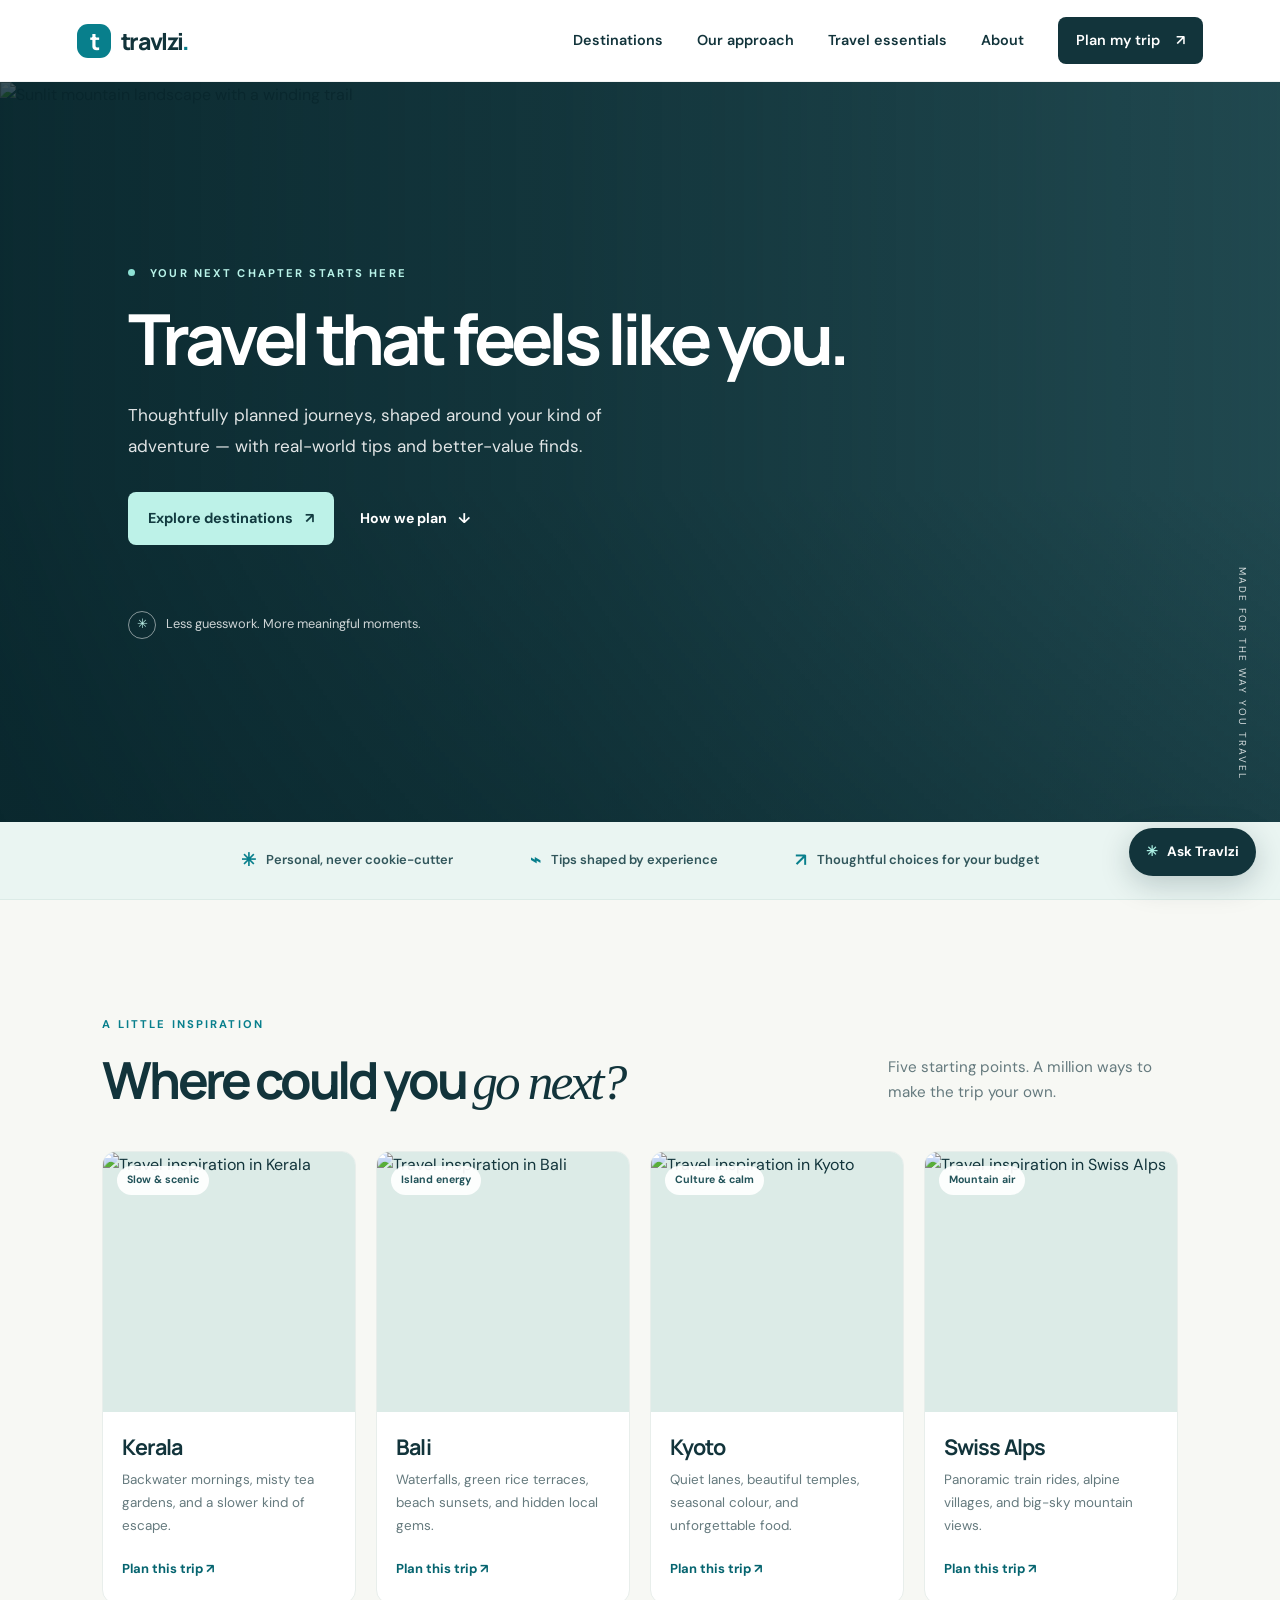
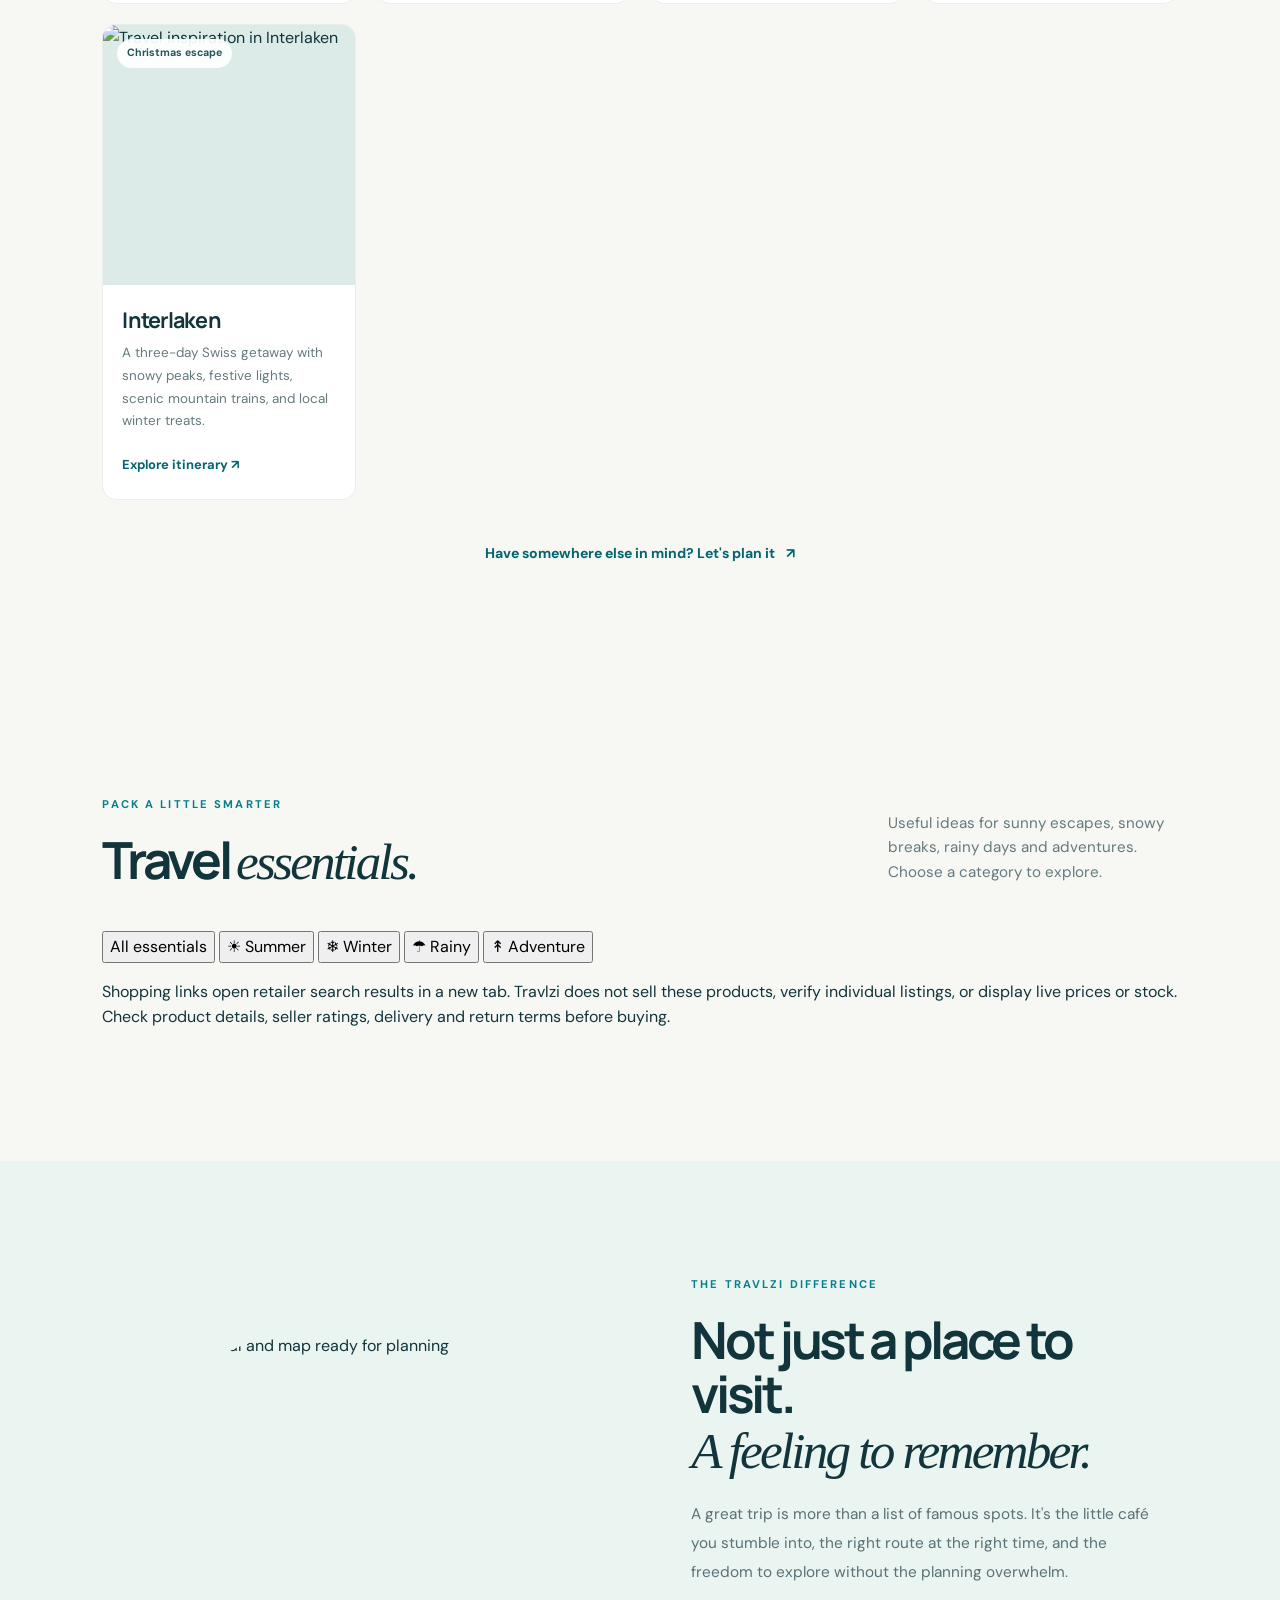
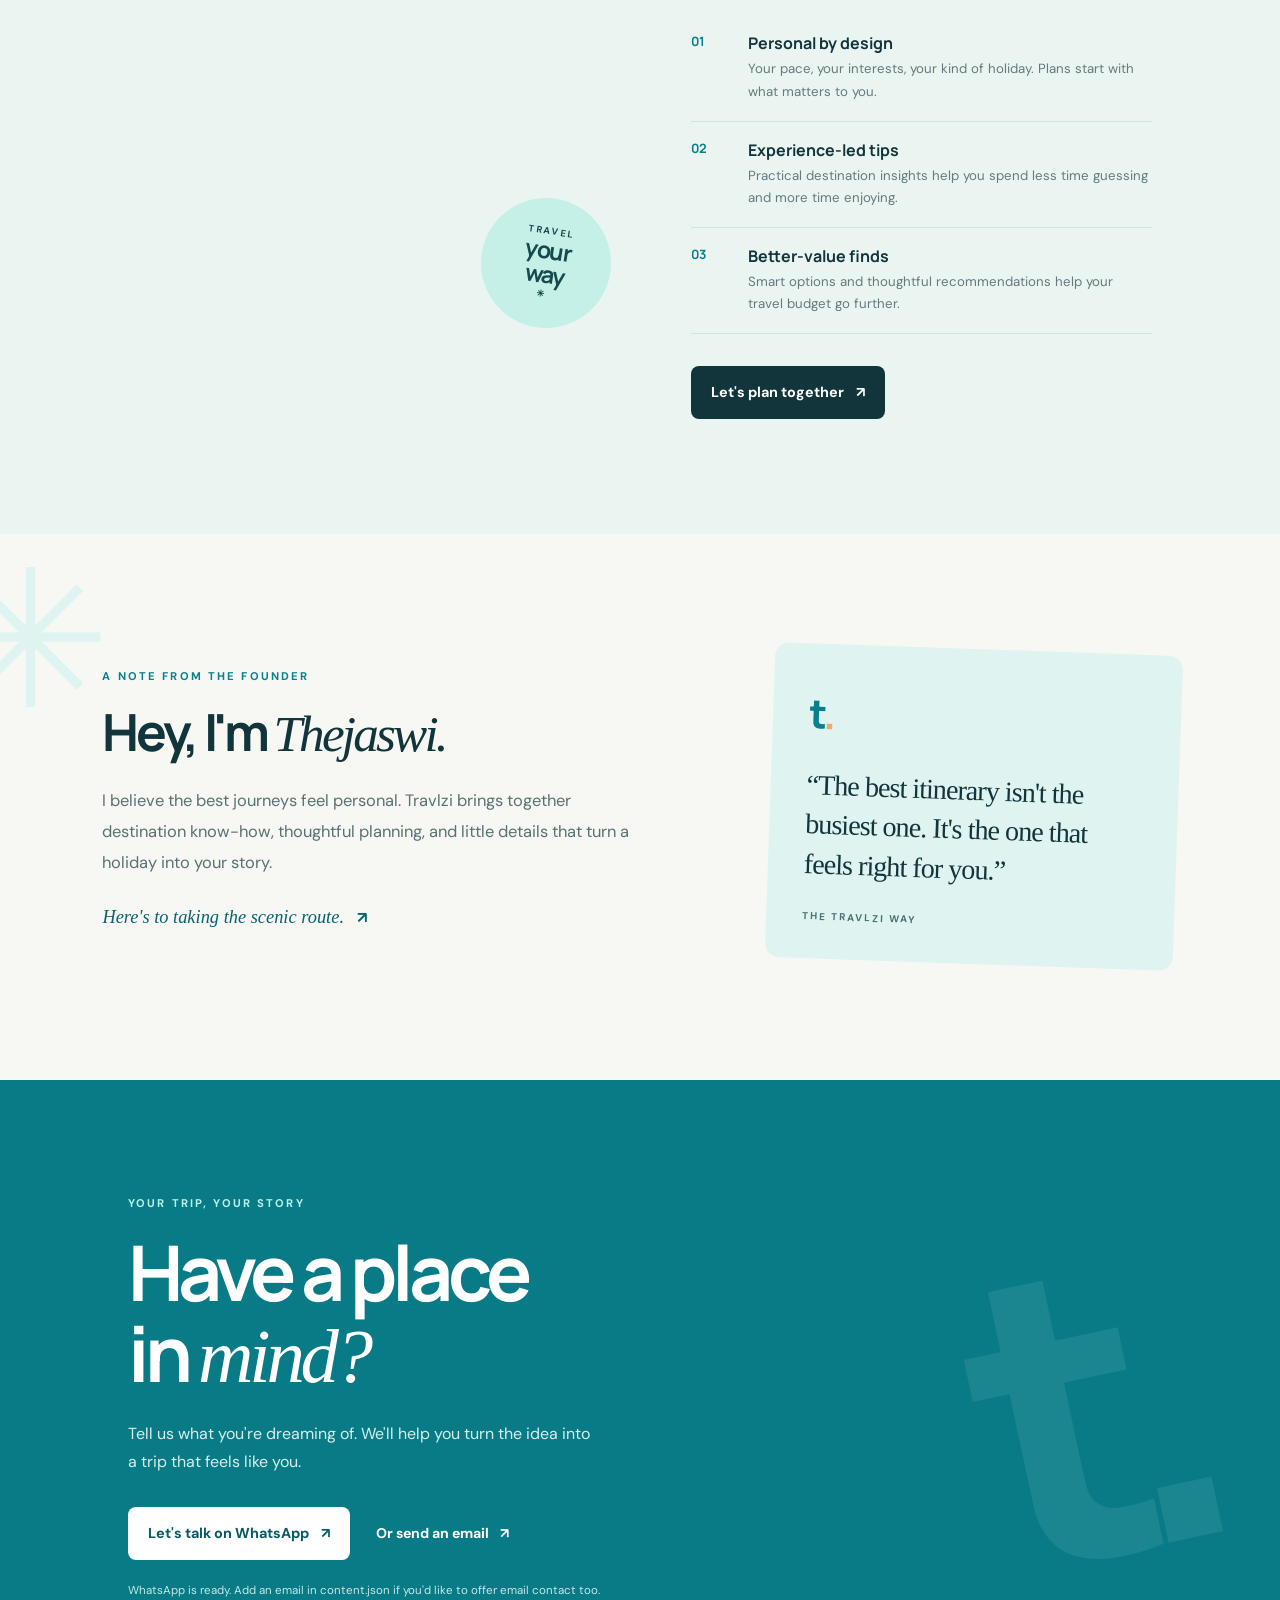
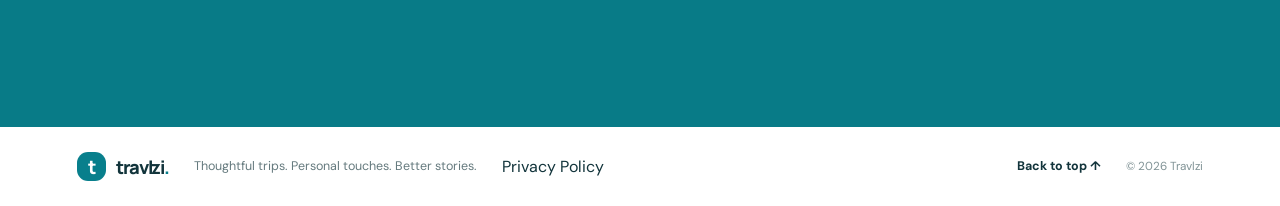
==== index.html @ 488b167f "Add Travel Essentials navigation and section" ====
<!doctype html>
<html lang="en">
<head>
  <meta charset="utf-8">
  <meta name="viewport" content="width=device-width, initial-scale=1">
  <meta name="theme-color" content="#087f8c">
  <meta name="description" content="Thoughtful, personal travel planning shaped by real destination experience and better-value choices.">
  <title>Travlzi — Travel, with a personal touch</title>
  <link rel="preconnect" href="https://fonts.googleapis.com">
  <link rel="preconnect" href="https://fonts.gstatic.com" crossorigin>
  <link href="https://fonts.googleapis.com/css2?family=DM+Sans:wght@400;500;600;700&family=Manrope:wght@400;500;600;700;800&display=swap" rel="stylesheet">
  <link rel="stylesheet" href="style.css">
</head>
<body>
  <header class="site-header">
    <a class="brand" href="#home" aria-label="Travlzi home"><span class="brand-mark">t</span><span>travlzi<span class="brand-dot">.</span></span></a>
    <button class="menu-toggle" id="menu-toggle" aria-label="Open navigation" aria-expanded="false">☰</button>
    <nav class="nav-links" id="nav-links" aria-label="Main navigation">
      <a href="#destinations">Destinations</a>
      <a href="#approach">Our approach</a>
      <a href="#essentials">Travel essentials</a>
      <a href="#about">About</a>
      <a class="nav-cta" href="#contact">Plan my trip <span aria-hidden="true">↗</span></a>
    </nav>
  </header>

  <main>
    <section class="hero" id="home">
      <img class="hero-image" id="hero-image" src="https://images.unsplash.com/photo-1500530855697-b586d89ba3ee?auto=format&fit=crop&w=2200&q=85" alt="Sunlit mountain landscape with a winding trail">
      <div class="hero-shade"></div>
      <div class="hero-content">
        <p class="eyebrow light-eyebrow"><span class="eyebrow-dot"></span> YOUR NEXT CHAPTER STARTS HERE</p>
        <h1 id="hero-title">Travel that feels<br><em>like you.</em></h1>
        <p class="hero-copy" id="hero-subtitle">Thoughtfully planned journeys, shaped around your kind of adventure — with real-world tips and better-value finds.</p>
        <div class="hero-actions">
          <a class="button button-primary" href="#destinations">Explore destinations <span>↗</span></a>
          <a class="text-link light-link" href="#approach">How we plan <span>↓</span></a>
        </div>
        <div class="hero-note"><span class="note-icon">✳</span><span>Less guesswork. More meaningful moments.</span></div>
      </div>
      <div class="hero-side-label">MADE FOR THE WAY YOU TRAVEL</div>
    </section>

    <section class="trust-strip" aria-label="Our travel planning values">
      <div><span class="strip-icon">✳</span><span>Personal, never cookie-cutter</span></div>
      <div><span class="strip-icon">⌁</span><span>Tips shaped by experience</span></div>
      <div><span class="strip-icon">↗</span><span>Thoughtful choices for your budget</span></div>
    </section>

    <section class="section destinations-section" id="destinations">
      <div class="section-heading">
        <div><p class="eyebrow">A LITTLE INSPIRATION</p><h2>Where could you <em>go next?</em></h2></div>
        <p class="section-intro">Five starting points. A million ways to make the trip your own.</p>
      </div>
      <div class="destination-grid" id="destination-grid" aria-live="polite">
        <p class="loading-message">Finding your next favourite place…</p>
      </div>
      <div class="center-action"><a class="text-link" href="#contact">Have somewhere else in mind? Let's plan it <span>↗</span></a></div>
    </section>


    <section class="essentials-section section" id="essentials">
      <div class="section-heading">
        <div><p class="eyebrow">PACK A LITTLE SMARTER</p><h2>Travel <em>essentials.</em></h2></div>
        <p class="section-intro">Useful ideas for sunny escapes, snowy breaks, rainy days and adventures. Choose a category to explore.</p>
      </div>
      <div class="essentials-filters" id="essentials-filters" role="group" aria-label="Filter travel essentials">
        <button class="essentials-filter active" type="button" data-filter="all" aria-pressed="true">All essentials</button>
        <button class="essentials-filter" type="button" data-filter="summer" aria-pressed="false">☀ Summer</button>
        <button class="essentials-filter" type="button" data-filter="winter" aria-pressed="false">❄ Winter</button>
        <button class="essentials-filter" type="button" data-filter="rainy" aria-pressed="false">☂ Rainy</button>
        <button class="essentials-filter" type="button" data-filter="adventure" aria-pressed="false">↟ Adventure</button>
      </div>
      <div class="essentials-grid" id="essentials-grid" aria-live="polite"></div>
      <p class="essentials-note">Shopping links open retailer search results in a new tab. Travlzi does not sell these products, verify individual listings, or display live prices or stock. Check product details, seller ratings, delivery and return terms before buying.</p>
    </section>

    <section class="approach-section" id="approach">
      <div class="approach-image-wrap">
        <img id="approach-image" src="https://images.unsplash.com/photo-1488646953014-85cb44e25828?auto=format&fit=crop&w=1100&q=85" alt="Travel journal and map ready for planning" loading="lazy">
        <div class="image-stamp"><span>TRAVEL</span><strong>your<br>way</strong><span>✳</span></div>
      </div>
      <div class="approach-copy">
        <p class="eyebrow">THE TRAVLZI DIFFERENCE</p>
        <h2>Not just a place to visit.<br><em>A feeling to remember.</em></h2>
        <p class="body-copy">A great trip is more than a list of famous spots. It's the little café you stumble into, the right route at the right time, and the freedom to explore without the planning overwhelm.</p>
        <div class="value-list">
          <div class="value-item"><span class="value-number">01</span><div><h3>Personal by design</h3><p>Your pace, your interests, your kind of holiday. Plans start with what matters to you.</p></div></div>
          <div class="value-item"><span class="value-number">02</span><div><h3>Experience-led tips</h3><p>Practical destination insights help you spend less time guessing and more time enjoying.</p></div></div>
          <div class="value-item"><span class="value-number">03</span><div><h3>Better-value finds</h3><p>Smart options and thoughtful recommendations help your travel budget go further.</p></div></div>
        </div>
        <a class="button button-dark" href="#contact">Let's plan together <span>↗</span></a>
      </div>
    </section>

    <section class="about-section section" id="about">
      <div class="about-orbit" aria-hidden="true">✳</div>
      <div class="about-copy">
        <p class="eyebrow">A NOTE FROM THE FOUNDER</p>
        <h2>Hey, I'm <em id="founder-name">Thejaswi.</em></h2>
        <p class="body-copy" id="founder-bio">I believe the best journeys feel personal. Travlzi brings together destination know-how, thoughtful planning, and little details that turn a holiday into your story.</p>
        <p class="about-signoff">Here's to taking the scenic route. <span>↗</span></p>
      </div>
      <div class="about-card">
        <div class="about-card-icon">t<span>.</span></div>
        <p class="about-card-quote">“The best itinerary isn't the busiest one. It's the one that feels right for you.”</p>
        <span class="about-card-caption">THE TRAVLZI WAY</span>
      </div>
    </section>

    <section class="contact-section" id="contact">
      <div class="contact-inner">
        <p class="eyebrow light-eyebrow">YOUR TRIP, YOUR STORY</p>
        <h2>Have a place<br>in <em>mind?</em></h2>
        <p>Tell us what you're dreaming of. We'll help you turn the idea into a trip that feels like you.</p>
        <div class="contact-actions">
          <a class="button button-white" id="contact-whatsapp" href="https://wa.me/" target="_blank" rel="noopener noreferrer">Let's talk on WhatsApp <span>↗</span></a>
          <a class="text-link light-link" id="contact-email-link" href="mailto:hello@travlzi.com">Or send an email <span>↗</span></a>
        </div>
        <p class="contact-hint" id="contact-hint">Update your WhatsApp number and email in content.json to activate your contact links.</p>
      </div>
      <div class="contact-decoration" aria-hidden="true">t.</div>
    </section>
  </main>

  <footer class="site-footer">
    <a class="brand footer-brand" href="#home"><span class="brand-mark">t</span><span>travlzi<span class="brand-dot">.</span></span></a>
    <p>Thoughtful trips. Personal touches. Better stories.</p>
    <a href="privacy-policy.html">Privacy Policy</a>
    <a href="#home" class="back-top">Back to top ↑</a>
    <span class="copyright">© <span id="year"></span> Travlzi</span>
  </footer>

  <button class="chat-launcher" id="chat-launcher" aria-label="Open Travlzi travel helper" aria-expanded="false"><span class="chat-launcher-icon">✳</span><span>Ask Travlzi</span></button>
  <section class="chat-panel" id="chat-panel" aria-label="Travlzi travel helper" hidden>
    <div class="chat-header"><div><span class="chat-avatar">t.</span><div><strong>Travlzi travel helper</strong><small>Here to help you get started</small></div></div><button id="chat-close" aria-label="Close chat">×</button></div>
    <div class="chat-messages" id="chat-messages" aria-live="polite"><div class="bot-message">Hey there! 👋 Where are you dreaming of going? I can help with destination ideas, planning tips, or getting in touch with the Travlzi team.</div></div>
    <div class="chat-quick-replies" id="chat-quick-replies"><button data-message="Suggest a destination">Destination ideas</button><button data-message="How does planning work?">How it works</button><button data-message="I want to plan a trip">Plan a trip</button></div>
    <form class="chat-form" id="chat-form"><label class="visually-hidden" for="chat-input">Your message</label><input id="chat-input" name="message" placeholder="Ask a travel question…" autocomplete="off" required><button type="submit" aria-label="Send message">↑</button></form>
    <p class="chat-disclaimer">Quick automated guide · Not an AI travel agent yet</p>
  </section>

  <script src="script.js" defer></script>
</body>
</html>
---- style.css ----
:root{--ink:#12343b;--muted:#657a7e;--teal:#087f8c;--teal-dark:#05646f;--aqua:#dff4f1;--cream:#f7f8f4;--line:#e1e9e7;--white:#fff;--font-head:"Manrope",sans-serif;--font-body:"DM Sans",sans-serif}*{box-sizing:border-box}html{scroll-behavior:smooth;scroll-padding-top:88px}body{margin:0;color:var(--ink);font-family:var(--font-body);background:var(--cream);line-height:1.6}a{color:inherit;text-decoration:none}button,input{font:inherit}.site-header{height:82px;display:flex;align-items:center;justify-content:space-between;padding:0 clamp(22px,6vw,92px);background:rgba(255,255,255,.96);position:sticky;top:0;z-index:20;border-bottom:1px solid rgba(18,52,59,.06);backdrop-filter:blur(14px)}.brand{display:inline-flex;align-items:center;gap:10px;font:800 1.45rem var(--font-head);letter-spacing:-.07em}.brand-mark{width:34px;height:34px;display:grid;place-items:center;border-radius:11px;background:var(--teal);color:white;font:800 1.45rem var(--font-head);letter-spacing:-.08em}.brand-dot{color:var(--teal)}.nav-links{display:flex;align-items:center;gap:34px;font-size:.9rem;font-weight:600}.nav-links>a:not(.nav-cta){transition:color .2s}.nav-links>a:not(.nav-cta):hover{color:var(--teal)}.nav-cta{background:var(--ink);color:white;padding:12px 18px;border-radius:8px}.nav-cta span,.button span{margin-left:12px}.menu-toggle{display:none;border:0;background:transparent;font-size:1.6rem;color:var(--ink)}.hero{min-height:650px;height:min(740px,78vw);position:relative;display:flex;align-items:center;overflow:hidden;background:#234c53}.hero-image,.hero-shade{position:absolute;inset:0;width:100%;height:100%;object-fit:cover}.hero-image{object-position:center 54%;animation:hero-in 1s ease-out both}.hero-shade{background:linear-gradient(90deg,rgba(5,33,39,.78) 0%,rgba(5,33,39,.52) 44%,rgba(5,33,39,.08) 100%),linear-gradient(0deg,rgba(5,33,39,.25),transparent 45%)}.hero-content{position:relative;z-index:1;color:white;width:min(720px,75%);margin-left:clamp(24px,10vw,150px);padding:70px 0}.eyebrow{margin:0 0 18px;color:var(--teal);font-size:.7rem;letter-spacing:.19em;font-weight:700}.light-eyebrow{color:#b9f3e9}.eyebrow-dot{display:inline-block;width:7px;height:7px;border-radius:50%;background:#8de1d4;margin-right:10px;vertical-align:1px}.hero h1,.section h2,.approach-copy h2,.about-copy h2,.contact-section h2{font:700 clamp(2.7rem,5.5vw,5.35rem)/1.06 var(--font-head);letter-spacing:-.065em;margin:0}.hero h1 em,.section h2 em,.approach-copy h2 em,.about-copy h2 em,.contact-section h2 em{font-family:Georgia,serif;font-weight:400;letter-spacing:-.055em}.hero-copy{max-width:520px;font-size:1.07rem;color:rgba(255,255,255,.88);margin:24px 0 30px;line-height:1.8}.hero-actions,.contact-actions{display:flex;align-items:center;gap:26px;flex-wrap:wrap}.button{display:inline-flex;align-items:center;justify-content:center;padding:15px 20px;border-radius:8px;font-weight:700;font-size:.9rem;transition:transform .2s,background .2s}.button:hover{transform:translateY(-2px)}.button-primary{background:#bdf2e8;color:#123b40}.button-primary:hover{background:#d8fbf4}.text-link{font-weight:700;font-size:.88rem;color:var(--teal-dark)}.text-link span{margin-left:8px}.light-link{color:white}.hero-note{display:flex;align-items:center;gap:10px;margin-top:66px;color:rgba(255,255,255,.8);font-size:.8rem}.note-icon{display:grid;place-items:center;width:28px;height:28px;border:1px solid rgba(255,255,255,.5);border-radius:50%;color:#bdf2e8}.hero-side-label{position:absolute;right:30px;bottom:42px;writing-mode:vertical-rl;letter-spacing:.2em;color:rgba(255,255,255,.8);font-size:.63rem}.trust-strip{display:flex;justify-content:center;align-items:center;gap:clamp(22px,6vw,90px);padding:24px 20px;background:#eaf5f2;border-bottom:1px solid #dcebe7}.trust-strip>div{display:flex;align-items:center;gap:10px;font-size:.81rem;font-weight:600;color:#31565b}.strip-icon{font-size:1.15rem;color:var(--teal)}.section{padding:clamp(70px,9vw,130px) clamp(22px,8vw,120px)}.section-heading{display:flex;justify-content:space-between;align-items:end;gap:35px;margin-bottom:42px}.section h2,.approach-copy h2,.about-copy h2{font-size:clamp(2.2rem,4vw,3.7rem)}.section-intro{max-width:290px;margin:0 0 5px;color:var(--muted);font-size:.95rem}.destination-grid{display:grid;grid-template-columns:repeat(4,minmax(0,1fr));gap:20px}.destination-card{min-width:0;background:white;border-radius:14px;overflow:hidden;border:1px solid #e8eeeb;transition:transform .25s,box-shadow .25s}.destination-card:hover{transform:translateY(-5px);box-shadow:0 16px 36px rgba(21,67,71,.09)}.destination-photo-wrap{height:260px;position:relative;overflow:hidden;background:#dcebe7}.destination-photo{width:100%;height:100%;object-fit:cover;transition:transform .5s}.destination-card:hover .destination-photo{transform:scale(1.04)}.destination-tag{position:absolute;top:14px;left:14px;background:rgba(255,255,255,.93);padding:6px 10px;border-radius:99px;font-size:.66rem;font-weight:700;color:#23545a}.destination-card-body{padding:20px 19px 22px}.destination-card h3{font:700 1.35rem var(--font-head);letter-spacing:-.04em;margin:0 0 8px}.destination-card p{font-size:.84rem;color:var(--muted);line-height:1.7;margin:0 0 18px;min-height:58px}.destination-link{display:inline-flex;gap:8px;align-items:center;color:var(--teal-dark);font-size:.81rem;font-weight:700}.center-action{text-align:center;margin-top:40px}.loading-message{color:var(--muted)}.approach-section{display:grid;grid-template-columns:1fr 1fr;gap:clamp(45px,8vw,120px);align-items:center;padding:clamp(70px,9vw,125px) clamp(22px,10vw,150px);background:#eaf4f1}.approach-image-wrap{position:relative;min-height:500px;height:100%;max-height:630px}.approach-image-wrap>img{width:100%;height:100%;min-height:500px;position:absolute;inset:0;object-fit:cover;border-radius:180px 180px 14px 14px}.image-stamp{position:absolute;right:-22px;bottom:35px;width:130px;height:130px;background:#c4f0e8;border-radius:50%;display:flex;flex-direction:column;justify-content:center;align-items:center;transform:rotate(9deg);color:#17494d}.image-stamp span{font-size:.58rem;letter-spacing:.2em;font-weight:700}.image-stamp strong{text-align:center;font:700 1.45rem/1.03 var(--font-head);letter-spacing:-.06em}.approach-copy h2{margin-bottom:22px}.body-copy{color:#5a7175;line-height:1.9;font-size:.96rem}.value-list{margin:28px 0 32px}.value-item{display:grid;grid-template-columns:42px 1fr;gap:15px;padding:17px 0;border-bottom:1px solid #d3e2de}.value-number{font:700 .8rem var(--font-head);color:var(--teal)}.value-item h3{margin:0 0 4px;font:700 1rem var(--font-head)}.value-item p{margin:0;color:var(--muted);font-size:.83rem;line-height:1.7}.button-dark{background:var(--ink);color:white}.button-dark:hover{background:#20545b}.about-section{display:grid;grid-template-columns:1.15fr .85fr;gap:clamp(40px,9vw,130px);align-items:center;position:relative;overflow:hidden}.about-copy{max-width:640px;position:relative;z-index:1}.about-copy h2{margin-bottom:24px}.about-copy .body-copy{max-width:590px;font-size:1.03rem}.about-signoff{margin-top:28px;font:italic 1.15rem Georgia,serif;color:var(--teal-dark)}.about-signoff span{font:700 1rem var(--font-body);margin-left:8px}.about-card{position:relative;padding:42px 36px 34px;background:#dff4f1;border-radius:14px;transform:rotate(2deg);min-height:280px;display:flex;flex-direction:column;justify-content:space-between}.about-card-icon{font:800 2.5rem var(--font-head);letter-spacing:-.1em;color:var(--teal)}.about-card-icon span{color:#efaa68}.about-card-quote{font:500 clamp(1.4rem,2.2vw,2rem)/1.4 Georgia,serif;letter-spacing:-.035em;margin:25px 0}.about-card-caption{font-size:.62rem;letter-spacing:.2em;font-weight:700;color:#467276}.about-orbit{position:absolute;top:12px;left:-50px;color:#dff4f1;font-size:12rem;line-height:1}.contact-section{background:#087b87;color:white;position:relative;overflow:hidden;padding:clamp(70px,9vw,120px) clamp(22px,10vw,150px)}.contact-inner{position:relative;z-index:1;max-width:650px}.contact-section h2{font-size:clamp(3.2rem,6vw,5.6rem)}.contact-section>div>p:not(.eyebrow):not(.contact-hint){max-width:470px;color:#d7efec;line-height:1.8;margin:22px 0 30px}.button-white{background:white;color:#075b64}.button-white:hover{background:#dff4f1}.contact-decoration{position:absolute;right:8%;top:50%;transform:translateY(-50%) rotate(-12deg);font:800 clamp(15rem,32vw,30rem)/1 var(--font-head);letter-spacing:-.13em;color:rgba(255,255,255,.08);pointer-events:none}.contact-hint{font-size:.72rem;color:#c4e9e5;margin-top:22px}.site-footer{display:flex;align-items:center;gap:25px;padding:25px clamp(22px,6vw,92px);background:#fff;flex-wrap:wrap}.footer-brand{font-size:1.15rem}.footer-brand .brand-mark{width:29px;height:29px;font-size:1.2rem}.site-footer>p{margin:0;color:var(--muted);font-size:.78rem}.back-top{margin-left:auto;font-size:.78rem;font-weight:700}.copyright{font-size:.73rem;color:#819396}.chat-launcher{position:fixed;right:24px;bottom:24px;z-index:30;display:flex;align-items:center;gap:9px;padding:13px 17px;background:var(--ink);color:white;border:0;border-radius:999px;box-shadow:0 8px 30px rgba(8,43,48,.22);cursor:pointer;font-weight:700;font-size:.85rem}.chat-launcher-icon{color:#a9eee2}.chat-panel{position:fixed;right:24px;bottom:84px;z-index:31;width:min(365px,calc(100vw - 32px));height:480px;max-height:calc(100vh - 115px);background:white;border:1px solid #dce9e6;border-radius:17px;box-shadow:0 20px 65px rgba(10,45,49,.2);overflow:hidden;display:flex;flex-direction:column}.chat-panel[hidden]{display:none}.chat-header{display:flex;align-items:center;justify-content:space-between;background:var(--ink);color:white;padding:16px}.chat-header>div{display:flex;gap:10px;align-items:center}.chat-avatar{width:36px;height:36px;display:grid;place-items:center;border-radius:12px;background:#bdf2e8;color:var(--ink);font-weight:800}.chat-header strong,.chat-header small{display:block}.chat-header strong{font-size:.83rem}.chat-header small{color:#b8d4d3;font-size:.7rem}.chat-header button{background:transparent;border:0;color:white;font-size:1.5rem;cursor:pointer}.chat-messages{flex:1;overflow:auto;padding:17px;background:#f6faf8}.bot-message,.user-message{max-width:90%;padding:12px 14px;border-radius:13px;font-size:.82rem;line-height:1.65;margin-bottom:10px;white-space:pre-wrap}.bot-message{background:white;border:1px solid #e1ece8;border-top-left-radius:4px}.user-message{background:#d9f4ed;margin-left:auto;border-top-right-radius:4px}.chat-quick-replies{display:flex;flex-wrap:wrap;gap:6px;padding:10px 12px 0;background:#fff}.chat-quick-replies button{border:1px solid #c8e4de;background:white;color:#17636a;border-radius:99px;padding:7px 9px;font-size:.68rem;cursor:pointer}.chat-form{display:flex;gap:8px;padding:12px;background:white}.chat-form input{flex:1;min-width:0;border:1px solid #dce8e4;border-radius:9px;padding:11px;font-size:.8rem;outline-color:var(--teal)}.chat-form button{width:40px;border:0;border-radius:9px;background:var(--teal);color:white;font-size:1.3rem;cursor:pointer}.chat-disclaimer{text-align:center;font-size:.62rem;color:#819396;background:white;margin:0;padding:0 0 10px}.visually-hidden{position:absolute;width:1px;height:1px;padding:0;margin:-1px;overflow:hidden;clip:rect(0,0,0,0);white-space:nowrap;border:0}@keyframes hero-in{from{transform:scale(1.04);opacity:.7}to{transform:scale(1);opacity:1}}@media(max-width:1000px){.destination-grid{grid-template-columns:repeat(2,minmax(0,1fr))}.destination-photo-wrap{height:300px}.approach-section{gap:50px;padding-inline:6vw}.approach-image-wrap,.approach-image-wrap>img{min-height:440px}.section{padding-inline:6vw}.about-section{padding-inline:6vw}}@media(max-width:700px){.site-header{height:70px;padding-inline:20px}.menu-toggle{display:block}.nav-links{display:none;position:absolute;top:69px;left:0;right:0;padding:20px;background:white;box-shadow:0 14px 22px rgba(10,40,45,.1);flex-direction:column;align-items:stretch;gap:18px}.nav-links.open{display:flex}.nav-cta{text-align:center}.hero{height:auto;min-height:650px}.hero-content{width:auto;margin:0;padding:75px 24px 60px}.hero h1{font-size:clamp(3rem,13vw,4.5rem)}.hero-copy{font-size:.98rem}.hero-note{margin-top:48px}.hero-side-label{display:none}.trust-strip{align-items:flex-start;flex-direction:column;gap:12px;padding:22px 25px}.section-heading{display:block}.section-intro{margin-top:18px}.destination-grid{gap:12px}.destination-photo-wrap{height:210px}.destination-card-body{padding:15px}.destination-card h3{font-size:1.12rem}.destination-card p{font-size:.79rem;min-height:78px}.destination-tag{font-size:.58rem;top:9px;left:9px}.approach-section{grid-template-columns:1fr;padding:70px 24px;gap:42px}.approach-image-wrap,.approach-image-wrap>img{min-height:390px}.image-stamp{right:-7px;width:110px;height:110px}.about-section{grid-template-columns:1fr;padding:70px 24px;gap:35px}.about-card{min-height:250px;padding:30px}.contact-section{padding:75px 24px}.contact-decoration{right:-35px;top:70%;font-size:17rem}.contact-actions{align-items:flex-start;flex-direction:column;gap:20px}.site-footer{gap:14px;padding:24px;align-items:flex-start}.site-footer>p{width:calc(100% - 150px);padding-top:5px}.back-top{margin-left:0}.copyright{margin-left:auto}.chat-launcher{right:15px;bottom:15px}.chat-panel{right:12px;bottom:75px}}@media(max-width:390px){.destination-grid{grid-template-columns:1fr}.destination-photo-wrap{height:250px}.destination-card p{min-height:0}.hero-actions{gap:18px}.button{padding:13px 15px}}@media(prefers-reduced-motion:reduce){*,*::before,*::after{scroll-behavior:auto!important;animation-duration:.01ms!important;transition-duration:.01ms!important}}
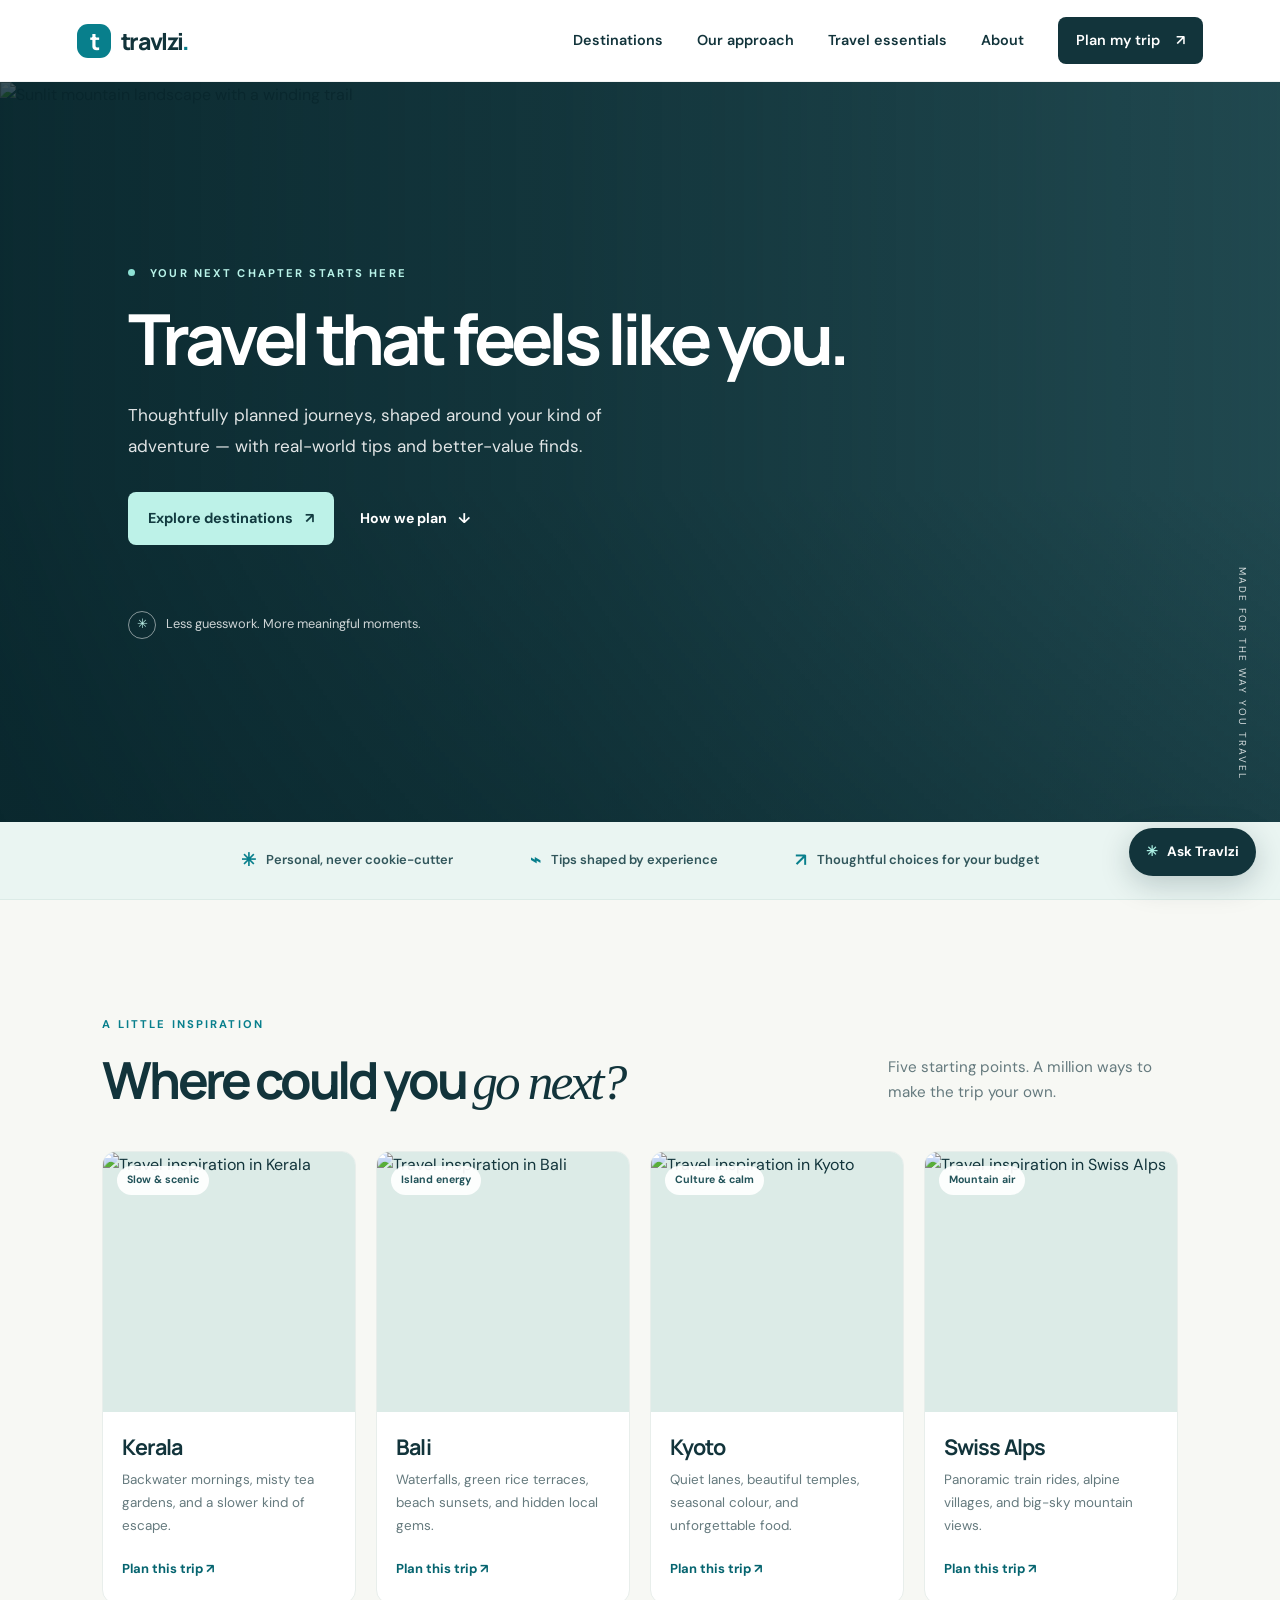
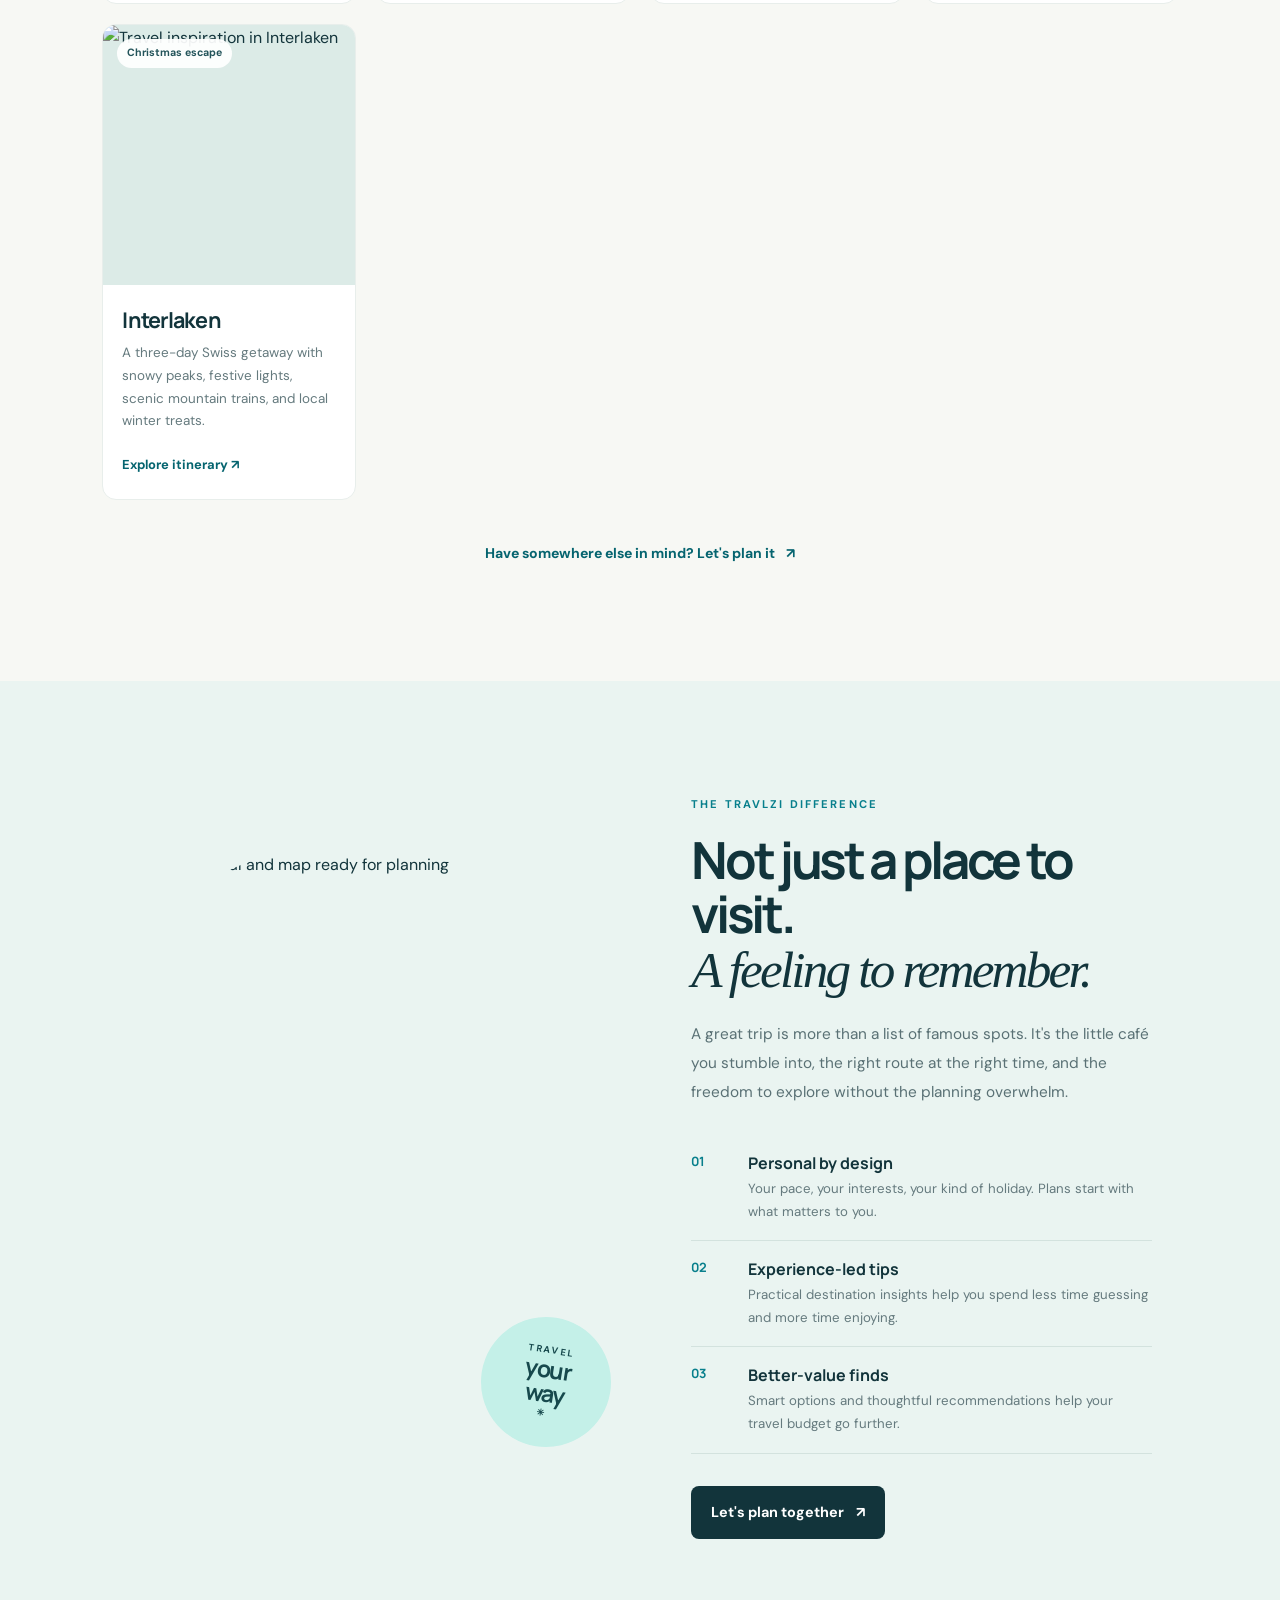
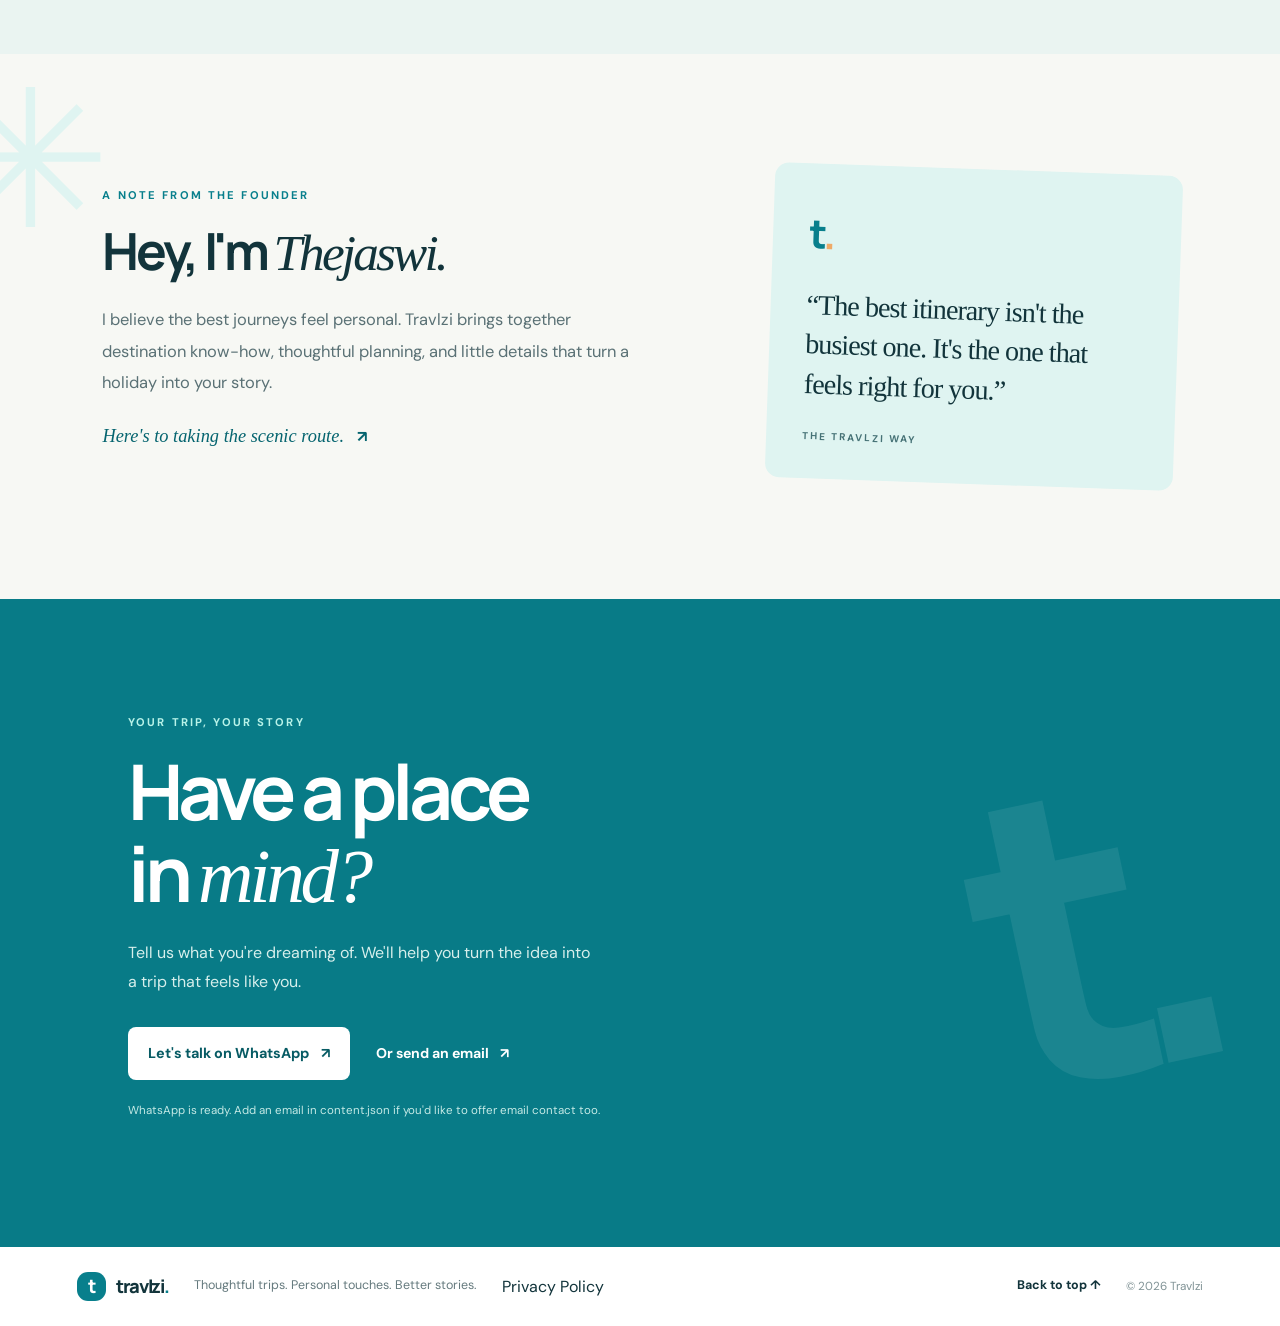
==== commit 79dc1cca: "Move travel essentials to its own page" ====
--- a/index.html
+++ b/index.html
@@ -13,12 +13,12 @@
 </head>
 <body>
   <header class="site-header">
-    <a class="brand" href="#home" aria-label="Travlzi home"><span class="brand-mark">t</span><span>travlzi<span class="brand-dot">.</span></span></a>
+    <a class="brand" href="index.html" aria-label="Travlzi home"><span class="brand-mark">t</span><span>travlzi<span class="brand-dot">.</span></span></a>
     <button class="menu-toggle" id="menu-toggle" aria-label="Open navigation" aria-expanded="false">☰</button>
     <nav class="nav-links" id="nav-links" aria-label="Main navigation">
       <a href="#destinations">Destinations</a>
       <a href="#approach">Our approach</a>
-      <a href="#essentials">Travel essentials</a>
+      <a href="travel-essentials.html">Travel essentials</a>
       <a href="#about">About</a>
       <a class="nav-cta" href="#contact">Plan my trip <span aria-hidden="true">↗</span></a>
     </nav>
@@ -58,24 +58,7 @@
       <div class="center-action"><a class="text-link" href="#contact">Have somewhere else in mind? Let's plan it <span>↗</span></a></div>
     </section>
 
-
-    <section class="essentials-section section" id="essentials">
-      <div class="section-heading">
-        <div><p class="eyebrow">PACK A LITTLE SMARTER</p><h2>Travel <em>essentials.</em></h2></div>
-        <p class="section-intro">Useful ideas for sunny escapes, snowy breaks, rainy days and adventures. Choose a category to explore.</p>
-      </div>
-      <div class="essentials-filters" id="essentials-filters" role="group" aria-label="Filter travel essentials">
-        <button class="essentials-filter active" type="button" data-filter="all" aria-pressed="true">All essentials</button>
-        <button class="essentials-filter" type="button" data-filter="summer" aria-pressed="false">☀ Summer</button>
-        <button class="essentials-filter" type="button" data-filter="winter" aria-pressed="false">❄ Winter</button>
-        <button class="essentials-filter" type="button" data-filter="rainy" aria-pressed="false">☂ Rainy</button>
-        <button class="essentials-filter" type="button" data-filter="adventure" aria-pressed="false">↟ Adventure</button>
-      </div>
-      <div class="essentials-grid" id="essentials-grid" aria-live="polite"></div>
-      <p class="essentials-note">Shopping links open retailer search results in a new tab. Travlzi does not sell these products, verify individual listings, or display live prices or stock. Check product details, seller ratings, delivery and return terms before buying.</p>
-    </section>
-
-    <section class="approach-section" id="approach">
+<section class="approach-section" id="approach">
       <div class="approach-image-wrap">
         <img id="approach-image" src="https://images.unsplash.com/photo-1488646953014-85cb44e25828?auto=format&fit=crop&w=1100&q=85" alt="Travel journal and map ready for planning" loading="lazy">
         <div class="image-stamp"><span>TRAVEL</span><strong>your<br>way</strong><span>✳</span></div>
@@ -127,7 +110,7 @@
     <a class="brand footer-brand" href="#home"><span class="brand-mark">t</span><span>travlzi<span class="brand-dot">.</span></span></a>
     <p>Thoughtful trips. Personal touches. Better stories.</p>
     <a href="privacy-policy.html">Privacy Policy</a>
-    <a href="#home" class="back-top">Back to top ↑</a>
+    <a href="index.html" class="back-top">Back to top ↑</a>
     <span class="copyright">© <span id="year"></span> Travlzi</span>
   </footer>
 
--- a/style.css
+++ b/style.css
@@ -1 +1,17 @@
-:root{--ink:#12343b;--muted:#657a7e;--teal:#087f8c;--teal-dark:#05646f;--aqua:#dff4f1;--cream:#f7f8f4;--line:#e1e9e7;--white:#fff;--font-head:"Manrope",sans-serif;--font-body:"DM Sans",sans-serif}*{box-sizing:border-box}html{scroll-behavior:smooth;scroll-padding-top:88px}body{margin:0;color:var(--ink);font-family:var(--font-body);background:var(--cream);line-height:1.6}a{color:inherit;text-decoration:none}button,input{font:inherit}.site-header{height:82px;display:flex;align-items:center;justify-content:space-between;padding:0 clamp(22px,6vw,92px);background:rgba(255,255,255,.96);position:sticky;top:0;z-index:20;border-bottom:1px solid rgba(18,52,59,.06);backdrop-filter:blur(14px)}.brand{display:inline-flex;align-items:center;gap:10px;font:800 1.45rem var(--font-head);letter-spacing:-.07em}.brand-mark{width:34px;height:34px;display:grid;place-items:center;border-radius:11px;background:var(--teal);color:white;font:800 1.45rem var(--font-head);letter-spacing:-.08em}.brand-dot{color:var(--teal)}.nav-links{display:flex;align-items:center;gap:34px;font-size:.9rem;font-weight:600}.nav-links>a:not(.nav-cta){transition:color .2s}.nav-links>a:not(.nav-cta):hover{color:var(--teal)}.nav-cta{background:var(--ink);color:white;padding:12px 18px;border-radius:8px}.nav-cta span,.button span{margin-left:12px}.menu-toggle{display:none;border:0;background:transparent;font-size:1.6rem;color:var(--ink)}.hero{min-height:650px;height:min(740px,78vw);position:relative;display:flex;align-items:center;overflow:hidden;background:#234c53}.hero-image,.hero-shade{position:absolute;inset:0;width:100%;height:100%;object-fit:cover}.hero-image{object-position:center 54%;animation:hero-in 1s ease-out both}.hero-shade{background:linear-gradient(90deg,rgba(5,33,39,.78) 0%,rgba(5,33,39,.52) 44%,rgba(5,33,39,.08) 100%),linear-gradient(0deg,rgba(5,33,39,.25),transparent 45%)}.hero-content{position:relative;z-index:1;color:white;width:min(720px,75%);margin-left:clamp(24px,10vw,150px);padding:70px 0}.eyebrow{margin:0 0 18px;color:var(--teal);font-size:.7rem;letter-spacing:.19em;font-weight:700}.light-eyebrow{color:#b9f3e9}.eyebrow-dot{display:inline-block;width:7px;height:7px;border-radius:50%;background:#8de1d4;margin-right:10px;vertical-align:1px}.hero h1,.section h2,.approach-copy h2,.about-copy h2,.contact-section h2{font:700 clamp(2.7rem,5.5vw,5.35rem)/1.06 var(--font-head);letter-spacing:-.065em;margin:0}.hero h1 em,.section h2 em,.approach-copy h2 em,.about-copy h2 em,.contact-section h2 em{font-family:Georgia,serif;font-weight:400;letter-spacing:-.055em}.hero-copy{max-width:520px;font-size:1.07rem;color:rgba(255,255,255,.88);margin:24px 0 30px;line-height:1.8}.hero-actions,.contact-actions{display:flex;align-items:center;gap:26px;flex-wrap:wrap}.button{display:inline-flex;align-items:center;justify-content:center;padding:15px 20px;border-radius:8px;font-weight:700;font-size:.9rem;transition:transform .2s,background .2s}.button:hover{transform:translateY(-2px)}.button-primary{background:#bdf2e8;color:#123b40}.button-primary:hover{background:#d8fbf4}.text-link{font-weight:700;font-size:.88rem;color:var(--teal-dark)}.text-link span{margin-left:8px}.light-link{color:white}.hero-note{display:flex;align-items:center;gap:10px;margin-top:66px;color:rgba(255,255,255,.8);font-size:.8rem}.note-icon{display:grid;place-items:center;width:28px;height:28px;border:1px solid rgba(255,255,255,.5);border-radius:50%;color:#bdf2e8}.hero-side-label{position:absolute;right:30px;bottom:42px;writing-mode:vertical-rl;letter-spacing:.2em;color:rgba(255,255,255,.8);font-size:.63rem}.trust-strip{display:flex;justify-content:center;align-items:center;gap:clamp(22px,6vw,90px);padding:24px 20px;background:#eaf5f2;border-bottom:1px solid #dcebe7}.trust-strip>div{display:flex;align-items:center;gap:10px;font-size:.81rem;font-weight:600;color:#31565b}.strip-icon{font-size:1.15rem;color:var(--teal)}.section{padding:clamp(70px,9vw,130px) clamp(22px,8vw,120px)}.section-heading{display:flex;justify-content:space-between;align-items:end;gap:35px;margin-bottom:42px}.section h2,.approach-copy h2,.about-copy h2{font-size:clamp(2.2rem,4vw,3.7rem)}.section-intro{max-width:290px;margin:0 0 5px;color:var(--muted);font-size:.95rem}.destination-grid{display:grid;grid-template-columns:repeat(4,minmax(0,1fr));gap:20px}.destination-card{min-width:0;background:white;border-radius:14px;overflow:hidden;border:1px solid #e8eeeb;transition:transform .25s,box-shadow .25s}.destination-card:hover{transform:translateY(-5px);box-shadow:0 16px 36px rgba(21,67,71,.09)}.destination-photo-wrap{height:260px;position:relative;overflow:hidden;background:#dcebe7}.destination-photo{width:100%;height:100%;object-fit:cover;transition:transform .5s}.destination-card:hover .destination-photo{transform:scale(1.04)}.destination-tag{position:absolute;top:14px;left:14px;background:rgba(255,255,255,.93);padding:6px 10px;border-radius:99px;font-size:.66rem;font-weight:700;color:#23545a}.destination-card-body{padding:20px 19px 22px}.destination-card h3{font:700 1.35rem var(--font-head);letter-spacing:-.04em;margin:0 0 8px}.destination-card p{font-size:.84rem;color:var(--muted);line-height:1.7;margin:0 0 18px;min-height:58px}.destination-link{display:inline-flex;gap:8px;align-items:center;color:var(--teal-dark);font-size:.81rem;font-weight:700}.center-action{text-align:center;margin-top:40px}.loading-message{color:var(--muted)}.approach-section{display:grid;grid-template-columns:1fr 1fr;gap:clamp(45px,8vw,120px);align-items:center;padding:clamp(70px,9vw,125px) clamp(22px,10vw,150px);background:#eaf4f1}.approach-image-wrap{position:relative;min-height:500px;height:100%;max-height:630px}.approach-image-wrap>img{width:100%;height:100%;min-height:500px;position:absolute;inset:0;object-fit:cover;border-radius:180px 180px 14px 14px}.image-stamp{position:absolute;right:-22px;bottom:35px;width:130px;height:130px;background:#c4f0e8;border-radius:50%;display:flex;flex-direction:column;justify-content:center;align-items:center;transform:rotate(9deg);color:#17494d}.image-stamp span{font-size:.58rem;letter-spacing:.2em;font-weight:700}.image-stamp strong{text-align:center;font:700 1.45rem/1.03 var(--font-head);letter-spacing:-.06em}.approach-copy h2{margin-bottom:22px}.body-copy{color:#5a7175;line-height:1.9;font-size:.96rem}.value-list{margin:28px 0 32px}.value-item{display:grid;grid-template-columns:42px 1fr;gap:15px;padding:17px 0;border-bottom:1px solid #d3e2de}.value-number{font:700 .8rem var(--font-head);color:var(--teal)}.value-item h3{margin:0 0 4px;font:700 1rem var(--font-head)}.value-item p{margin:0;color:var(--muted);font-size:.83rem;line-height:1.7}.button-dark{background:var(--ink);color:white}.button-dark:hover{background:#20545b}.about-section{display:grid;grid-template-columns:1.15fr .85fr;gap:clamp(40px,9vw,130px);align-items:center;position:relative;overflow:hidden}.about-copy{max-width:640px;position:relative;z-index:1}.about-copy h2{margin-bottom:24px}.about-copy .body-copy{max-width:590px;font-size:1.03rem}.about-signoff{margin-top:28px;font:italic 1.15rem Georgia,serif;color:var(--teal-dark)}.about-signoff span{font:700 1rem var(--font-body);margin-left:8px}.about-card{position:relative;padding:42px 36px 34px;background:#dff4f1;border-radius:14px;transform:rotate(2deg);min-height:280px;display:flex;flex-direction:column;justify-content:space-between}.about-card-icon{font:800 2.5rem var(--font-head);letter-spacing:-.1em;color:var(--teal)}.about-card-icon span{color:#efaa68}.about-card-quote{font:500 clamp(1.4rem,2.2vw,2rem)/1.4 Georgia,serif;letter-spacing:-.035em;margin:25px 0}.about-card-caption{font-size:.62rem;letter-spacing:.2em;font-weight:700;color:#467276}.about-orbit{position:absolute;top:12px;left:-50px;color:#dff4f1;font-size:12rem;line-height:1}.contact-section{background:#087b87;color:white;position:relative;overflow:hidden;padding:clamp(70px,9vw,120px) clamp(22px,10vw,150px)}.contact-inner{position:relative;z-index:1;max-width:650px}.contact-section h2{font-size:clamp(3.2rem,6vw,5.6rem)}.contact-section>div>p:not(.eyebrow):not(.contact-hint){max-width:470px;color:#d7efec;line-height:1.8;margin:22px 0 30px}.button-white{background:white;color:#075b64}.button-white:hover{background:#dff4f1}.contact-decoration{position:absolute;right:8%;top:50%;transform:translateY(-50%) rotate(-12deg);font:800 clamp(15rem,32vw,30rem)/1 var(--font-head);letter-spacing:-.13em;color:rgba(255,255,255,.08);pointer-events:none}.contact-hint{font-size:.72rem;color:#c4e9e5;margin-top:22px}.site-footer{display:flex;align-items:center;gap:25px;padding:25px clamp(22px,6vw,92px);background:#fff;flex-wrap:wrap}.footer-brand{font-size:1.15rem}.footer-brand .brand-mark{width:29px;height:29px;font-size:1.2rem}.site-footer>p{margin:0;color:var(--muted);font-size:.78rem}.back-top{margin-left:auto;font-size:.78rem;font-weight:700}.copyright{font-size:.73rem;color:#819396}.chat-launcher{position:fixed;right:24px;bottom:24px;z-index:30;display:flex;align-items:center;gap:9px;padding:13px 17px;background:var(--ink);color:white;border:0;border-radius:999px;box-shadow:0 8px 30px rgba(8,43,48,.22);cursor:pointer;font-weight:700;font-size:.85rem}.chat-launcher-icon{color:#a9eee2}.chat-panel{position:fixed;right:24px;bottom:84px;z-index:31;width:min(365px,calc(100vw - 32px));height:480px;max-height:calc(100vh - 115px);background:white;border:1px solid #dce9e6;border-radius:17px;box-shadow:0 20px 65px rgba(10,45,49,.2);overflow:hidden;display:flex;flex-direction:column}.chat-panel[hidden]{display:none}.chat-header{display:flex;align-items:center;justify-content:space-between;background:var(--ink);color:white;padding:16px}.chat-header>div{display:flex;gap:10px;align-items:center}.chat-avatar{width:36px;height:36px;display:grid;place-items:center;border-radius:12px;background:#bdf2e8;color:var(--ink);font-weight:800}.chat-header strong,.chat-header small{display:block}.chat-header strong{font-size:.83rem}.chat-header small{color:#b8d4d3;font-size:.7rem}.chat-header button{background:transparent;border:0;color:white;font-size:1.5rem;cursor:pointer}.chat-messages{flex:1;overflow:auto;padding:17px;background:#f6faf8}.bot-message,.user-message{max-width:90%;padding:12px 14px;border-radius:13px;font-size:.82rem;line-height:1.65;margin-bottom:10px;white-space:pre-wrap}.bot-message{background:white;border:1px solid #e1ece8;border-top-left-radius:4px}.user-message{background:#d9f4ed;margin-left:auto;border-top-right-radius:4px}.chat-quick-replies{display:flex;flex-wrap:wrap;gap:6px;padding:10px 12px 0;background:#fff}.chat-quick-replies button{border:1px solid #c8e4de;background:white;color:#17636a;border-radius:99px;padding:7px 9px;font-size:.68rem;cursor:pointer}.chat-form{display:flex;gap:8px;padding:12px;background:white}.chat-form input{flex:1;min-width:0;border:1px solid #dce8e4;border-radius:9px;padding:11px;font-size:.8rem;outline-color:var(--teal)}.chat-form button{width:40px;border:0;border-radius:9px;background:var(--teal);color:white;font-size:1.3rem;cursor:pointer}.chat-disclaimer{text-align:center;font-size:.62rem;color:#819396;background:white;margin:0;padding:0 0 10px}.visually-hidden{position:absolute;width:1px;height:1px;padding:0;margin:-1px;overflow:hidden;clip:rect(0,0,0,0);white-space:nowrap;border:0}@keyframes hero-in{from{transform:scale(1.04);opacity:.7}to{transform:scale(1);opacity:1}}@media(max-width:1000px){.destination-grid{grid-template-columns:repeat(2,minmax(0,1fr))}.destination-photo-wrap{height:300px}.approach-section{gap:50px;padding-inline:6vw}.approach-image-wrap,.approach-image-wrap>img{min-height:440px}.section{padding-inline:6vw}.about-section{padding-inline:6vw}}@media(max-width:700px){.site-header{height:70px;padding-inline:20px}.menu-toggle{display:block}.nav-links{display:none;position:absolute;top:69px;left:0;right:0;padding:20px;background:white;box-shadow:0 14px 22px rgba(10,40,45,.1);flex-direction:column;align-items:stretch;gap:18px}.nav-links.open{display:flex}.nav-cta{text-align:center}.hero{height:auto;min-height:650px}.hero-content{width:auto;margin:0;padding:75px 24px 60px}.hero h1{font-size:clamp(3rem,13vw,4.5rem)}.hero-copy{font-size:.98rem}.hero-note{margin-top:48px}.hero-side-label{display:none}.trust-strip{align-items:flex-start;flex-direction:column;gap:12px;padding:22px 25px}.section-heading{display:block}.section-intro{margin-top:18px}.destination-grid{gap:12px}.destination-photo-wrap{height:210px}.destination-card-body{padding:15px}.destination-card h3{font-size:1.12rem}.destination-card p{font-size:.79rem;min-height:78px}.destination-tag{font-size:.58rem;top:9px;left:9px}.approach-section{grid-template-columns:1fr;padding:70px 24px;gap:42px}.approach-image-wrap,.approach-image-wrap>img{min-height:390px}.image-stamp{right:-7px;width:110px;height:110px}.about-section{grid-template-columns:1fr;padding:70px 24px;gap:35px}.about-card{min-height:250px;padding:30px}.contact-section{padding:75px 24px}.contact-decoration{right:-35px;top:70%;font-size:17rem}.contact-actions{align-items:flex-start;flex-direction:column;gap:20px}.site-footer{gap:14px;padding:24px;align-items:flex-start}.site-footer>p{width:calc(100% - 150px);padding-top:5px}.back-top{margin-left:0}.copyright{margin-left:auto}.chat-launcher{right:15px;bottom:15px}.chat-panel{right:12px;bottom:75px}}@media(max-width:390px){.destination-grid{grid-template-columns:1fr}.destination-photo-wrap{height:250px}.destination-card p{min-height:0}.hero-actions{gap:18px}.button{padding:13px 15px}}@media(prefers-reduced-motion:reduce){*,*::before,*::after{scroll-behavior:auto!important;animation-duration:.01ms!important;transition-duration:.01ms!important}}+:root{--ink:#12343b;--muted:#657a7e;--teal:#087f8c;--teal-dark:#05646f;--aqua:#dff4f1;--cream:#f7f8f4;--line:#e1e9e7;--white:#fff;--font-head:"Manrope",sans-serif;--font-body:"DM Sans",sans-serif}*{box-sizing:border-box}html{scroll-behavior:smooth;scroll-padding-top:88px}body{margin:0;color:var(--ink);font-family:var(--font-body);background:var(--cream);line-height:1.6}a{color:inherit;text-decoration:none}button,input{font:inherit}.site-header{height:82px;display:flex;align-items:center;justify-content:space-between;padding:0 clamp(22px,6vw,92px);background:rgba(255,255,255,.96);position:sticky;top:0;z-index:20;border-bottom:1px solid rgba(18,52,59,.06);backdrop-filter:blur(14px)}.brand{display:inline-flex;align-items:center;gap:10px;font:800 1.45rem var(--font-head);letter-spacing:-.07em}.brand-mark{width:34px;height:34px;display:grid;place-items:center;border-radius:11px;background:var(--teal);color:white;font:800 1.45rem var(--font-head);letter-spacing:-.08em}.brand-dot{color:var(--teal)}.nav-links{display:flex;align-items:center;gap:34px;font-size:.9rem;font-weight:600}.nav-links>a:not(.nav-cta){transition:color .2s}.nav-links>a:not(.nav-cta):hover{color:var(--teal)}.nav-cta{background:var(--ink);color:white;padding:12px 18px;border-radius:8px}.nav-cta span,.button span{margin-left:12px}.menu-toggle{display:none;border:0;background:transparent;font-size:1.6rem;color:var(--ink)}.hero{min-height:650px;height:min(740px,78vw);position:relative;display:flex;align-items:center;overflow:hidden;background:#234c53}.hero-image,.hero-shade{position:absolute;inset:0;width:100%;height:100%;object-fit:cover}.hero-image{object-position:center 54%;animation:hero-in 1s ease-out both}.hero-shade{background:linear-gradient(90deg,rgba(5,33,39,.78) 0%,rgba(5,33,39,.52) 44%,rgba(5,33,39,.08) 100%),linear-gradient(0deg,rgba(5,33,39,.25),transparent 45%)}.hero-content{position:relative;z-index:1;color:white;width:min(720px,75%);margin-left:clamp(24px,10vw,150px);padding:70px 0}.eyebrow{margin:0 0 18px;color:var(--teal);font-size:.7rem;letter-spacing:.19em;font-weight:700}.light-eyebrow{color:#b9f3e9}.eyebrow-dot{display:inline-block;width:7px;height:7px;border-radius:50%;background:#8de1d4;margin-right:10px;vertical-align:1px}.hero h1,.section h2,.approach-copy h2,.about-copy h2,.contact-section h2{font:700 clamp(2.7rem,5.5vw,5.35rem)/1.06 var(--font-head);letter-spacing:-.065em;margin:0}.hero h1 em,.section h2 em,.approach-copy h2 em,.about-copy h2 em,.contact-section h2 em{font-family:Georgia,serif;font-weight:400;letter-spacing:-.055em}.hero-copy{max-width:520px;font-size:1.07rem;color:rgba(255,255,255,.88);margin:24px 0 30px;line-height:1.8}.hero-actions,.contact-actions{display:flex;align-items:center;gap:26px;flex-wrap:wrap}.button{display:inline-flex;align-items:center;justify-content:center;padding:15px 20px;border-radius:8px;font-weight:700;font-size:.9rem;transition:transform .2s,background .2s}.button:hover{transform:translateY(-2px)}.button-primary{background:#bdf2e8;color:#123b40}.button-primary:hover{background:#d8fbf4}.text-link{font-weight:700;font-size:.88rem;color:var(--teal-dark)}.text-link span{margin-left:8px}.light-link{color:white}.hero-note{display:flex;align-items:center;gap:10px;margin-top:66px;color:rgba(255,255,255,.8);font-size:.8rem}.note-icon{display:grid;place-items:center;width:28px;height:28px;border:1px solid rgba(255,255,255,.5);border-radius:50%;color:#bdf2e8}.hero-side-label{position:absolute;right:30px;bottom:42px;writing-mode:vertical-rl;letter-spacing:.2em;color:rgba(255,255,255,.8);font-size:.63rem}.trust-strip{display:flex;justify-content:center;align-items:center;gap:clamp(22px,6vw,90px);padding:24px 20px;background:#eaf5f2;border-bottom:1px solid #dcebe7}.trust-strip>div{display:flex;align-items:center;gap:10px;font-size:.81rem;font-weight:600;color:#31565b}.strip-icon{font-size:1.15rem;color:var(--teal)}.section{padding:clamp(70px,9vw,130px) clamp(22px,8vw,120px)}.section-heading{display:flex;justify-content:space-between;align-items:end;gap:35px;margin-bottom:42px}.section h2,.approach-copy h2,.about-copy h2{font-size:clamp(2.2rem,4vw,3.7rem)}.section-intro{max-width:290px;margin:0 0 5px;color:var(--muted);font-size:.95rem}.destination-grid{display:grid;grid-template-columns:repeat(4,minmax(0,1fr));gap:20px}.destination-card{min-width:0;background:white;border-radius:14px;overflow:hidden;border:1px solid #e8eeeb;transition:transform .25s,box-shadow .25s}.destination-card:hover{transform:translateY(-5px);box-shadow:0 16px 36px rgba(21,67,71,.09)}.destination-photo-wrap{height:260px;position:relative;overflow:hidden;background:#dcebe7}.destination-photo{width:100%;height:100%;object-fit:cover;transition:transform .5s}.destination-card:hover .destination-photo{transform:scale(1.04)}.destination-tag{position:absolute;top:14px;left:14px;background:rgba(255,255,255,.93);padding:6px 10px;border-radius:99px;font-size:.66rem;font-weight:700;color:#23545a}.destination-card-body{padding:20px 19px 22px}.destination-card h3{font:700 1.35rem var(--font-head);letter-spacing:-.04em;margin:0 0 8px}.destination-card p{font-size:.84rem;color:var(--muted);line-height:1.7;margin:0 0 18px;min-height:58px}.destination-link{display:inline-flex;gap:8px;align-items:center;color:var(--teal-dark);font-size:.81rem;font-weight:700}.center-action{text-align:center;margin-top:40px}.loading-message{color:var(--muted)}.approach-section{display:grid;grid-template-columns:1fr 1fr;gap:clamp(45px,8vw,120px);align-items:center;padding:clamp(70px,9vw,125px) clamp(22px,10vw,150px);background:#eaf4f1}.approach-image-wrap{position:relative;min-height:500px;height:100%;max-height:630px}.approach-image-wrap>img{width:100%;height:100%;min-height:500px;position:absolute;inset:0;object-fit:cover;border-radius:180px 180px 14px 14px}.image-stamp{position:absolute;right:-22px;bottom:35px;width:130px;height:130px;background:#c4f0e8;border-radius:50%;display:flex;flex-direction:column;justify-content:center;align-items:center;transform:rotate(9deg);color:#17494d}.image-stamp span{font-size:.58rem;letter-spacing:.2em;font-weight:700}.image-stamp strong{text-align:center;font:700 1.45rem/1.03 var(--font-head);letter-spacing:-.06em}.approach-copy h2{margin-bottom:22px}.body-copy{color:#5a7175;line-height:1.9;font-size:.96rem}.value-list{margin:28px 0 32px}.value-item{display:grid;grid-template-columns:42px 1fr;gap:15px;padding:17px 0;border-bottom:1px solid #d3e2de}.value-number{font:700 .8rem var(--font-head);color:var(--teal)}.value-item h3{margin:0 0 4px;font:700 1rem var(--font-head)}.value-item p{margin:0;color:var(--muted);font-size:.83rem;line-height:1.7}.button-dark{background:var(--ink);color:white}.button-dark:hover{background:#20545b}.about-section{display:grid;grid-template-columns:1.15fr .85fr;gap:clamp(40px,9vw,130px);align-items:center;position:relative;overflow:hidden}.about-copy{max-width:640px;position:relative;z-index:1}.about-copy h2{margin-bottom:24px}.about-copy .body-copy{max-width:590px;font-size:1.03rem}.about-signoff{margin-top:28px;font:italic 1.15rem Georgia,serif;color:var(--teal-dark)}.about-signoff span{font:700 1rem var(--font-body);margin-left:8px}.about-card{position:relative;padding:42px 36px 34px;background:#dff4f1;border-radius:14px;transform:rotate(2deg);min-height:280px;display:flex;flex-direction:column;justify-content:space-between}.about-card-icon{font:800 2.5rem var(--font-head);letter-spacing:-.1em;color:var(--teal)}.about-card-icon span{color:#efaa68}.about-card-quote{font:500 clamp(1.4rem,2.2vw,2rem)/1.4 Georgia,serif;letter-spacing:-.035em;margin:25px 0}.about-card-caption{font-size:.62rem;letter-spacing:.2em;font-weight:700;color:#467276}.about-orbit{position:absolute;top:12px;left:-50px;color:#dff4f1;font-size:12rem;line-height:1}.contact-section{background:#087b87;color:white;position:relative;overflow:hidden;padding:clamp(70px,9vw,120px) clamp(22px,10vw,150px)}.contact-inner{position:relative;z-index:1;max-width:650px}.contact-section h2{font-size:clamp(3.2rem,6vw,5.6rem)}.contact-section>div>p:not(.eyebrow):not(.contact-hint){max-width:470px;color:#d7efec;line-height:1.8;margin:22px 0 30px}.button-white{background:white;color:#075b64}.button-white:hover{background:#dff4f1}.contact-decoration{position:absolute;right:8%;top:50%;transform:translateY(-50%) rotate(-12deg);font:800 clamp(15rem,32vw,30rem)/1 var(--font-head);letter-spacing:-.13em;color:rgba(255,255,255,.08);pointer-events:none}.contact-hint{font-size:.72rem;color:#c4e9e5;margin-top:22px}.site-footer{display:flex;align-items:center;gap:25px;padding:25px clamp(22px,6vw,92px);background:#fff;flex-wrap:wrap}.footer-brand{font-size:1.15rem}.footer-brand .brand-mark{width:29px;height:29px;font-size:1.2rem}.site-footer>p{margin:0;color:var(--muted);font-size:.78rem}.back-top{margin-left:auto;font-size:.78rem;font-weight:700}.copyright{font-size:.73rem;color:#819396}.chat-launcher{position:fixed;right:24px;bottom:24px;z-index:30;display:flex;align-items:center;gap:9px;padding:13px 17px;background:var(--ink);color:white;border:0;border-radius:999px;box-shadow:0 8px 30px rgba(8,43,48,.22);cursor:pointer;font-weight:700;font-size:.85rem}.chat-launcher-icon{color:#a9eee2}.chat-panel{position:fixed;right:24px;bottom:84px;z-index:31;width:min(365px,calc(100vw - 32px));height:480px;max-height:calc(100vh - 115px);background:white;border:1px solid #dce9e6;border-radius:17px;box-shadow:0 20px 65px rgba(10,45,49,.2);overflow:hidden;display:flex;flex-direction:column}.chat-panel[hidden]{display:none}.chat-header{display:flex;align-items:center;justify-content:space-between;background:var(--ink);color:white;padding:16px}.chat-header>div{display:flex;gap:10px;align-items:center}.chat-avatar{width:36px;height:36px;display:grid;place-items:center;border-radius:12px;background:#bdf2e8;color:var(--ink);font-weight:800}.chat-header strong,.chat-header small{display:block}.chat-header strong{font-size:.83rem}.chat-header small{color:#b8d4d3;font-size:.7rem}.chat-header button{background:transparent;border:0;color:white;font-size:1.5rem;cursor:pointer}.chat-messages{flex:1;overflow:auto;padding:17px;background:#f6faf8}.bot-message,.user-message{max-width:90%;padding:12px 14px;border-radius:13px;font-size:.82rem;line-height:1.65;margin-bottom:10px;white-space:pre-wrap}.bot-message{background:white;border:1px solid #e1ece8;border-top-left-radius:4px}.user-message{background:#d9f4ed;margin-left:auto;border-top-right-radius:4px}.chat-quick-replies{display:flex;flex-wrap:wrap;gap:6px;padding:10px 12px 0;background:#fff}.chat-quick-replies button{border:1px solid #c8e4de;background:white;color:#17636a;border-radius:99px;padding:7px 9px;font-size:.68rem;cursor:pointer}.chat-form{display:flex;gap:8px;padding:12px;background:white}.chat-form input{flex:1;min-width:0;border:1px solid #dce8e4;border-radius:9px;padding:11px;font-size:.8rem;outline-color:var(--teal)}.chat-form button{width:40px;border:0;border-radius:9px;background:var(--teal);color:white;font-size:1.3rem;cursor:pointer}.chat-disclaimer{text-align:center;font-size:.62rem;color:#819396;background:white;margin:0;padding:0 0 10px}.visually-hidden{position:absolute;width:1px;height:1px;padding:0;margin:-1px;overflow:hidden;clip:rect(0,0,0,0);white-space:nowrap;border:0}@keyframes hero-in{from{transform:scale(1.04);opacity:.7}to{transform:scale(1);opacity:1}}@media(max-width:1000px){.destination-grid{grid-template-columns:repeat(2,minmax(0,1fr))}.destination-photo-wrap{height:300px}.approach-section{gap:50px;padding-inline:6vw}.approach-image-wrap,.approach-image-wrap>img{min-height:440px}.section{padding-inline:6vw}.about-section{padding-inline:6vw}}@media(max-width:700px){.site-header{height:70px;padding-inline:20px}.menu-toggle{display:block}.nav-links{display:none;position:absolute;top:69px;left:0;right:0;padding:20px;background:white;box-shadow:0 14px 22px rgba(10,40,45,.1);flex-direction:column;align-items:stretch;gap:18px}.nav-links.open{display:flex}.nav-cta{text-align:center}.hero{height:auto;min-height:650px}.hero-content{width:auto;margin:0;padding:75px 24px 60px}.hero h1{font-size:clamp(3rem,13vw,4.5rem)}.hero-copy{font-size:.98rem}.hero-note{margin-top:48px}.hero-side-label{display:none}.trust-strip{align-items:flex-start;flex-direction:column;gap:12px;padding:22px 25px}.section-heading{display:block}.section-intro{margin-top:18px}.destination-grid{gap:12px}.destination-photo-wrap{height:210px}.destination-card-body{padding:15px}.destination-card h3{font-size:1.12rem}.destination-card p{font-size:.79rem;min-height:78px}.destination-tag{font-size:.58rem;top:9px;left:9px}.approach-section{grid-template-columns:1fr;padding:70px 24px;gap:42px}.approach-image-wrap,.approach-image-wrap>img{min-height:390px}.image-stamp{right:-7px;width:110px;height:110px}.about-section{grid-template-columns:1fr;padding:70px 24px;gap:35px}.about-card{min-height:250px;padding:30px}.contact-section{padding:75px 24px}.contact-decoration{right:-35px;top:70%;font-size:17rem}.contact-actions{align-items:flex-start;flex-direction:column;gap:20px}.site-footer{gap:14px;padding:24px;align-items:flex-start}.site-footer>p{width:calc(100% - 150px);padding-top:5px}.back-top{margin-left:0}.copyright{margin-left:auto}.chat-launcher{right:15px;bottom:15px}.chat-panel{right:12px;bottom:75px}}@media(max-width:390px){.destination-grid{grid-template-columns:1fr}.destination-photo-wrap{height:250px}.destination-card p{min-height:0}.hero-actions{gap:18px}.button{padding:13px 15px}}@media(prefers-reduced-motion:reduce){*,*::before,*::after{scroll-behavior:auto!important;animation-duration:.01ms!important;transition-duration:.01ms!important}}
+/* Travel essentials */
+.essentials-section{background:#f0f7f4}
+.essentials-filters{display:flex;flex-wrap:wrap;gap:10px;margin:-8px 0 28px}
+.essentials-filter{border:1px solid #c9dfd9;background:#fff;color:#315d60;border-radius:999px;padding:10px 16px;font-weight:700;font-size:.8rem;cursor:pointer;transition:background .2s,color .2s,border-color .2s}
+.essentials-filter:hover,.essentials-filter.active{background:#123f45;color:#fff;border-color:#123f45}
+.essentials-grid{display:grid;grid-template-columns:repeat(3,minmax(0,1fr));gap:17px}
+.essential-card{position:relative;background:#fff;border:1px solid #e0ebe7;border-radius:14px;padding:24px;min-width:0;display:flex;flex-direction:column;align-items:flex-start;box-shadow:0 8px 24px rgba(21,67,71,.035)}
+.essential-icon{font-size:1.6rem;margin-bottom:12px}
+.essential-category{font-size:.62rem;text-transform:uppercase;letter-spacing:.15em;font-weight:800;color:#087f8c}
+.essential-card h3{font:700 1.12rem var(--font-head);letter-spacing:-.03em;margin:8px 0}
+.essential-card p{color:#657a7e;font-size:.84rem;line-height:1.7;margin:0 0 20px}
+.essential-links{display:flex;flex-wrap:wrap;gap:14px;margin-top:auto}
+.essential-links a{font-size:.78rem;font-weight:700;color:#08717a;text-decoration:underline;text-underline-offset:3px}
+.essentials-note{max-width:850px;margin:22px 0 0;color:#6c8080;font-size:.75rem;line-height:1.7}
+@media(max-width:900px){.essentials-grid{grid-template-columns:repeat(2,minmax(0,1fr))}}
+@media(max-width:600px){.essentials-grid{grid-template-columns:1fr}.essentials-filters{gap:7px}.essentials-filter{padding:9px 12px;font-size:.74rem}}
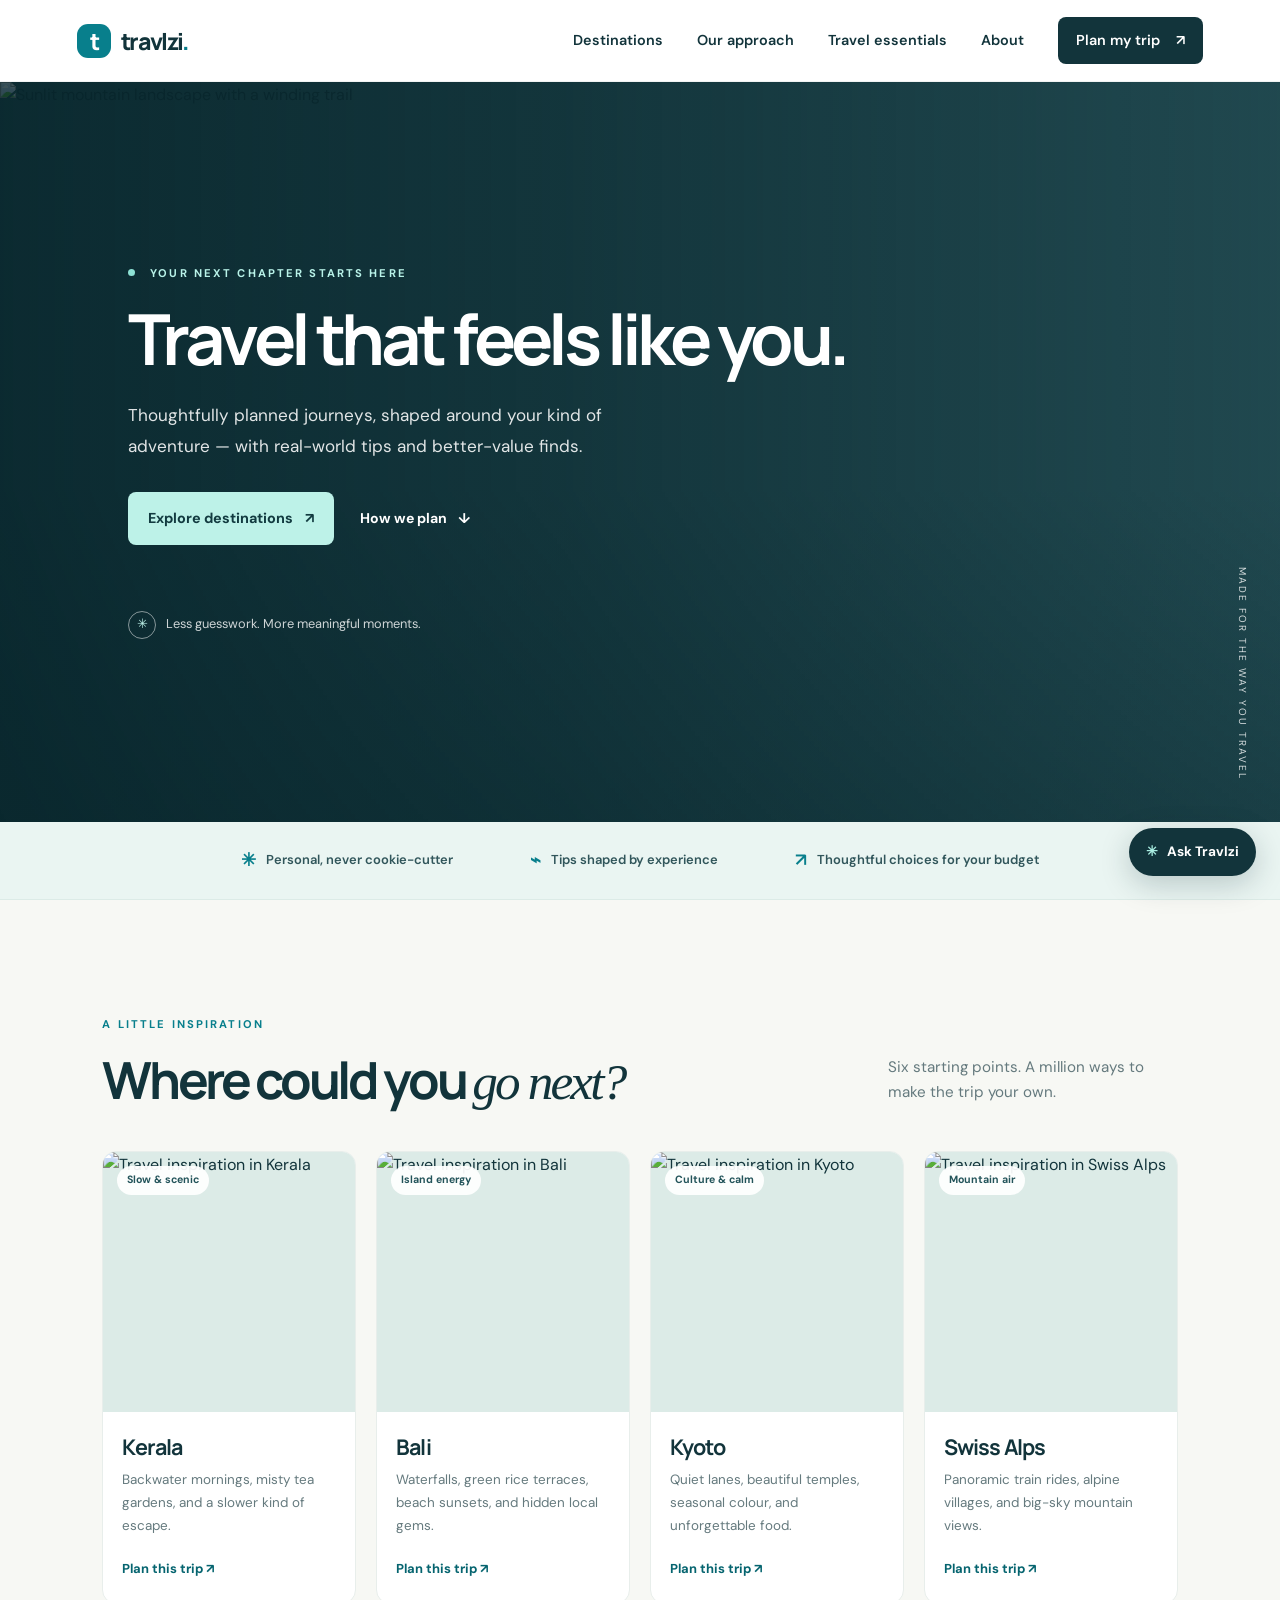
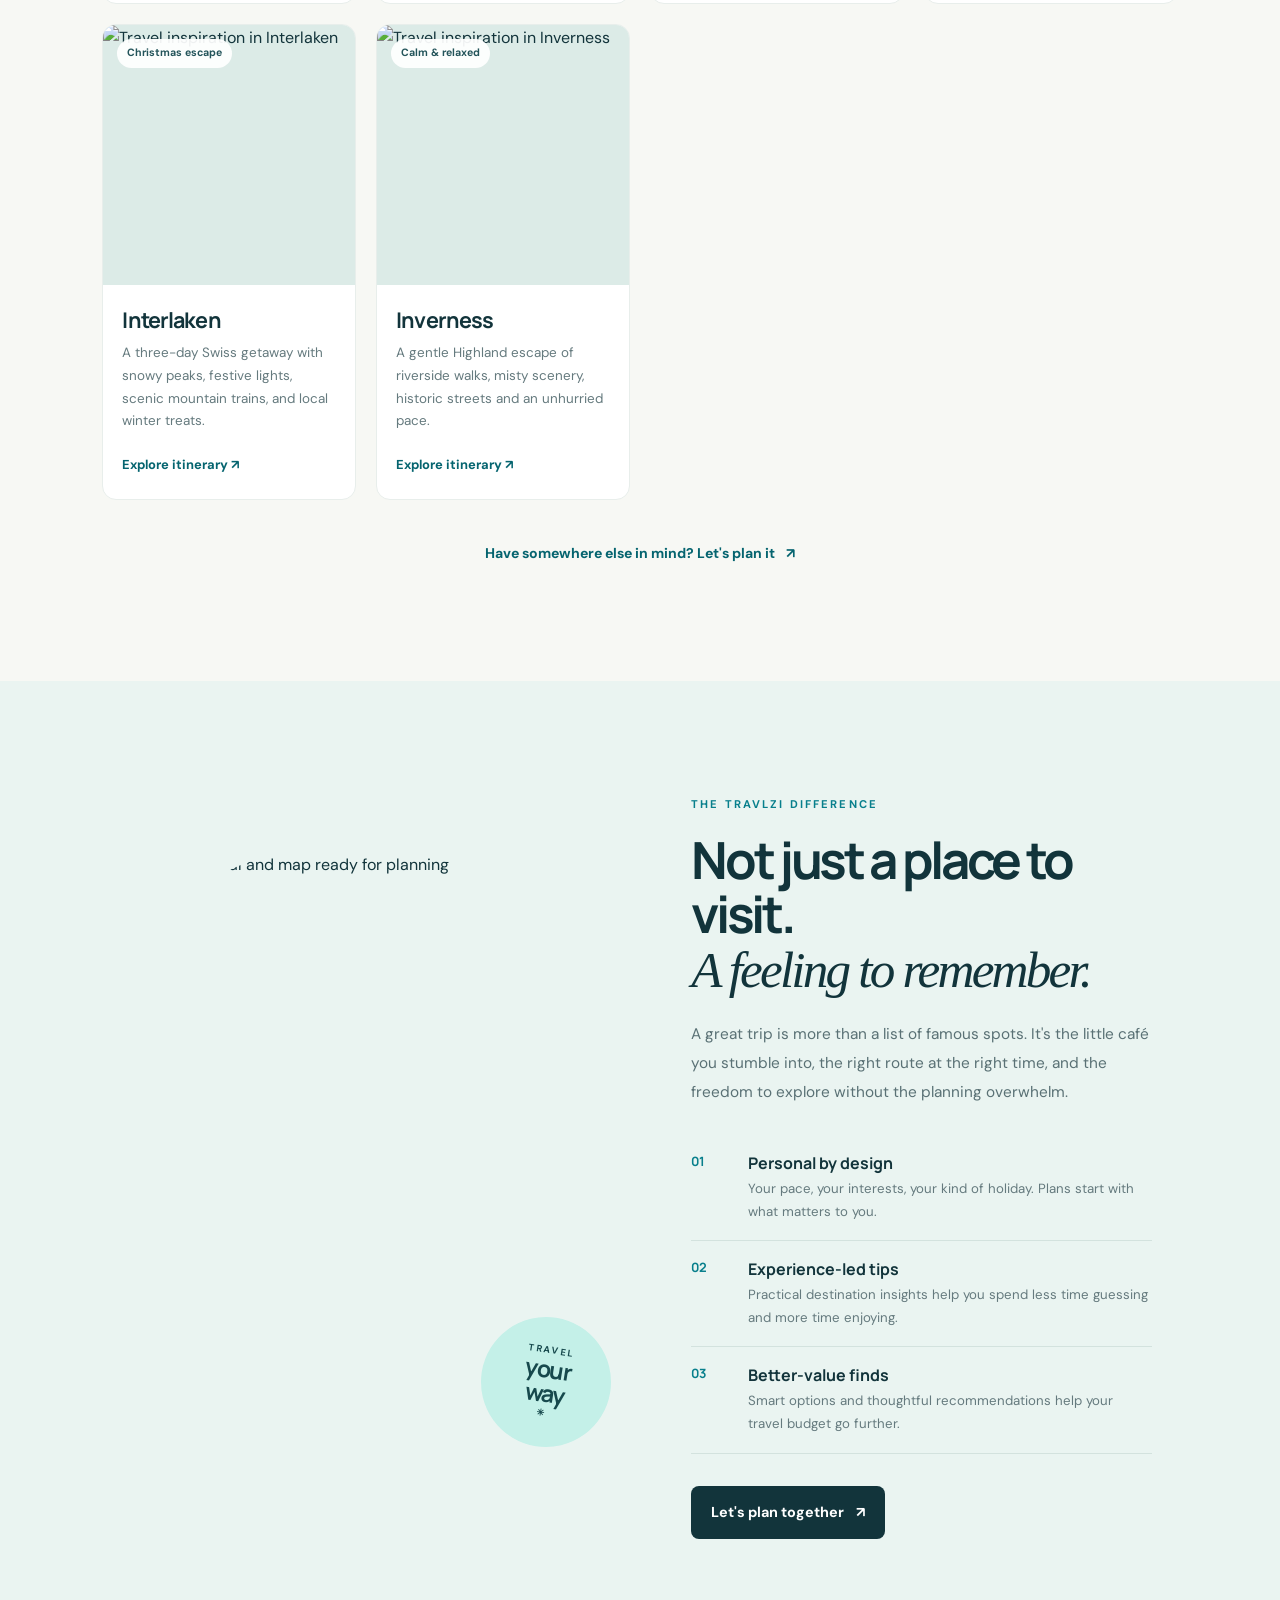
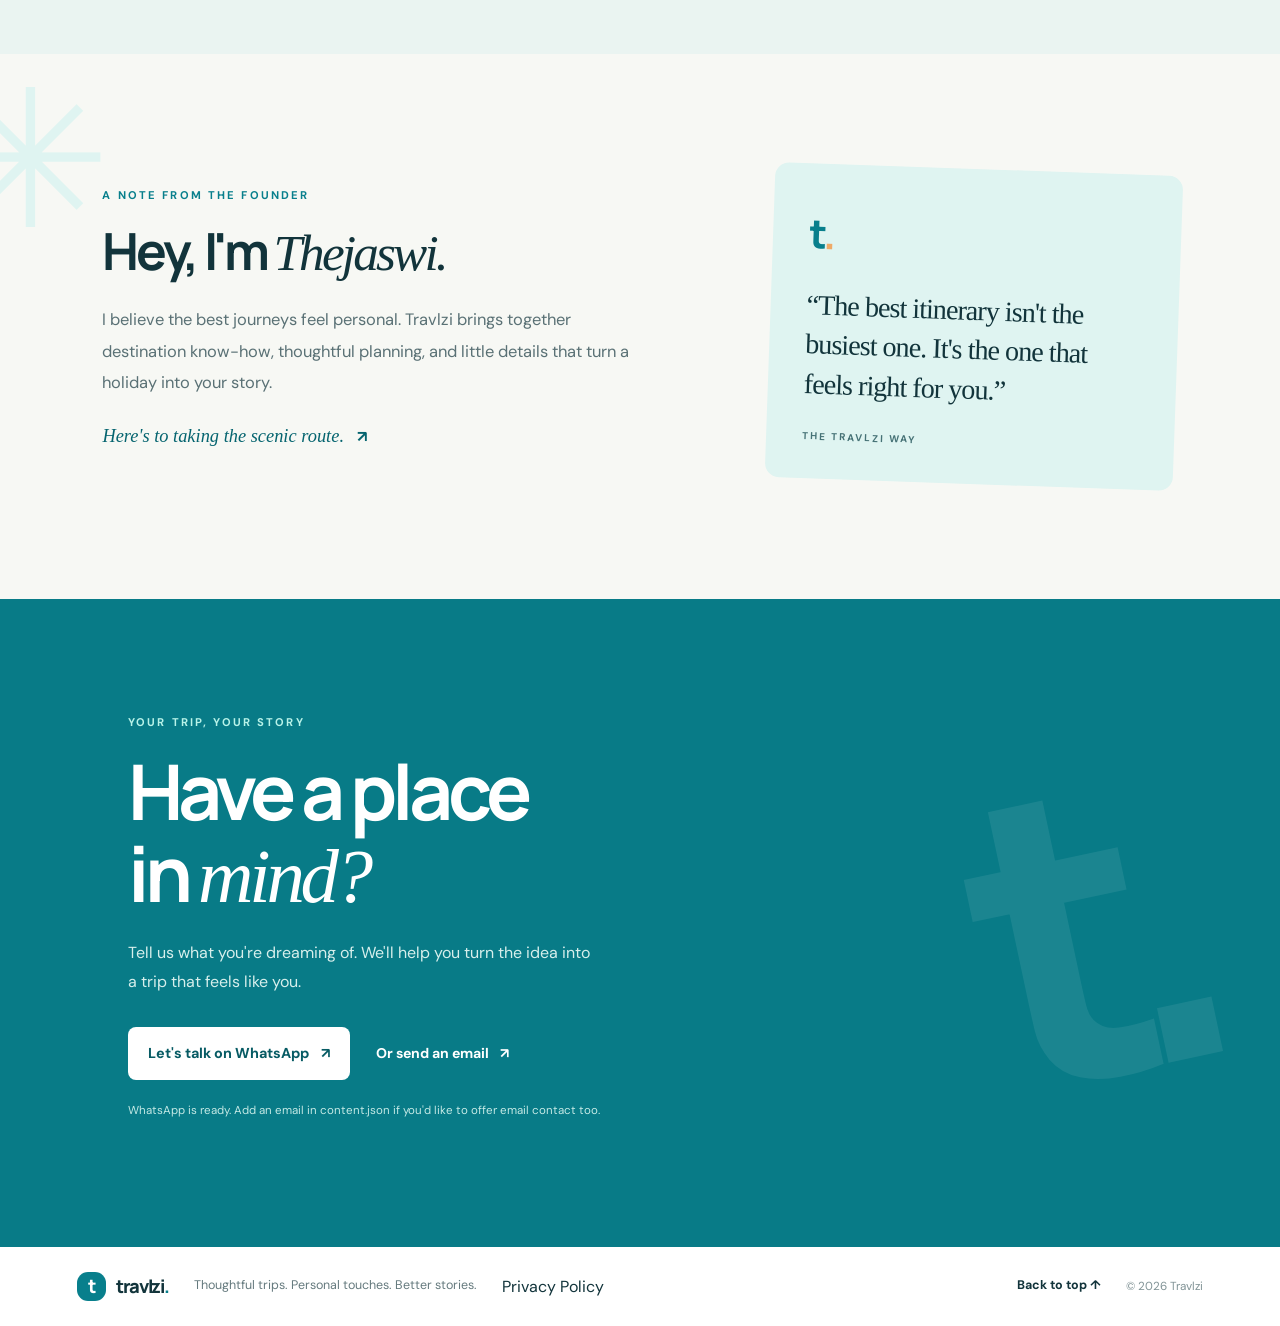
==== commit 1f0dcdcf: "Add Inverness calm and relaxed destination" ====
--- a/index.html
+++ b/index.html
@@ -50,7 +50,7 @@
     <section class="section destinations-section" id="destinations">
       <div class="section-heading">
         <div><p class="eyebrow">A LITTLE INSPIRATION</p><h2>Where could you <em>go next?</em></h2></div>
-        <p class="section-intro">Five starting points. A million ways to make the trip your own.</p>
+        <p class="section-intro">Six starting points. A million ways to make the trip your own.</p>
       </div>
       <div class="destination-grid" id="destination-grid" aria-live="polite">
         <p class="loading-message">Finding your next favourite place…</p>
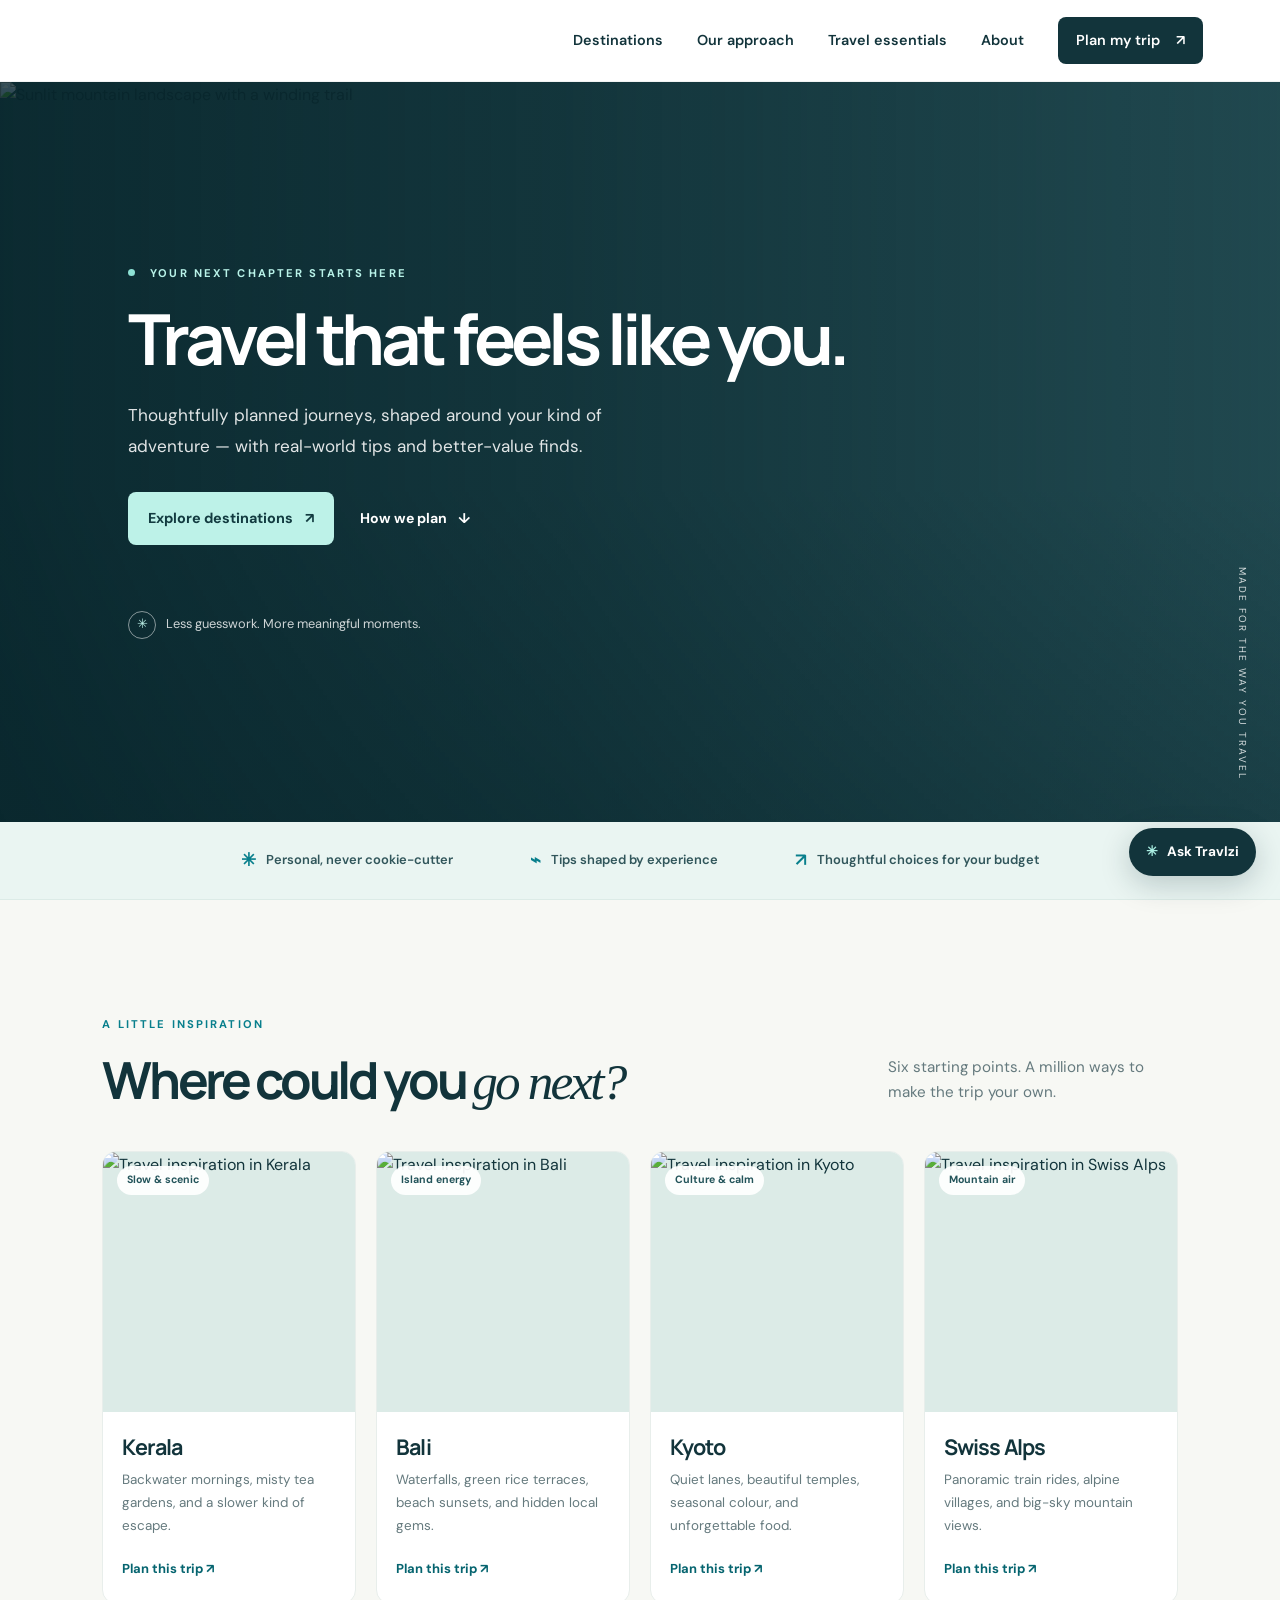
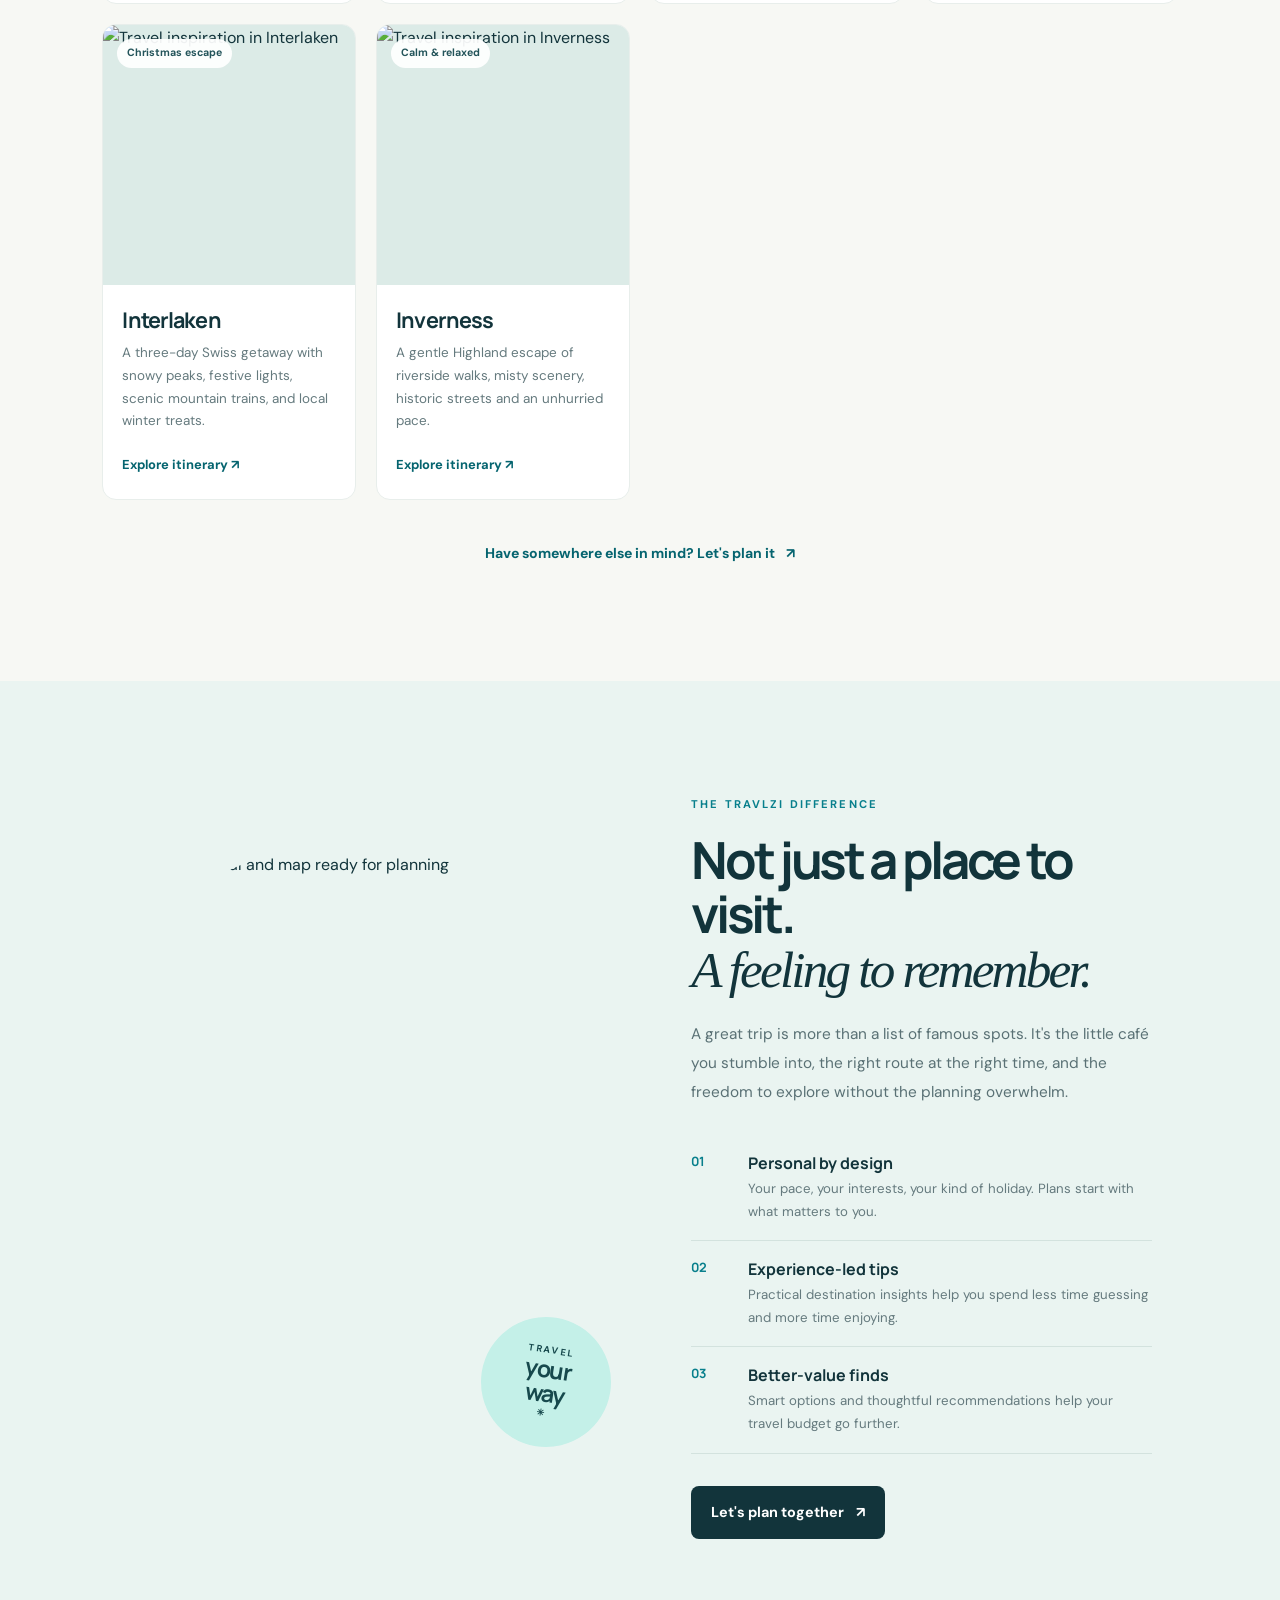
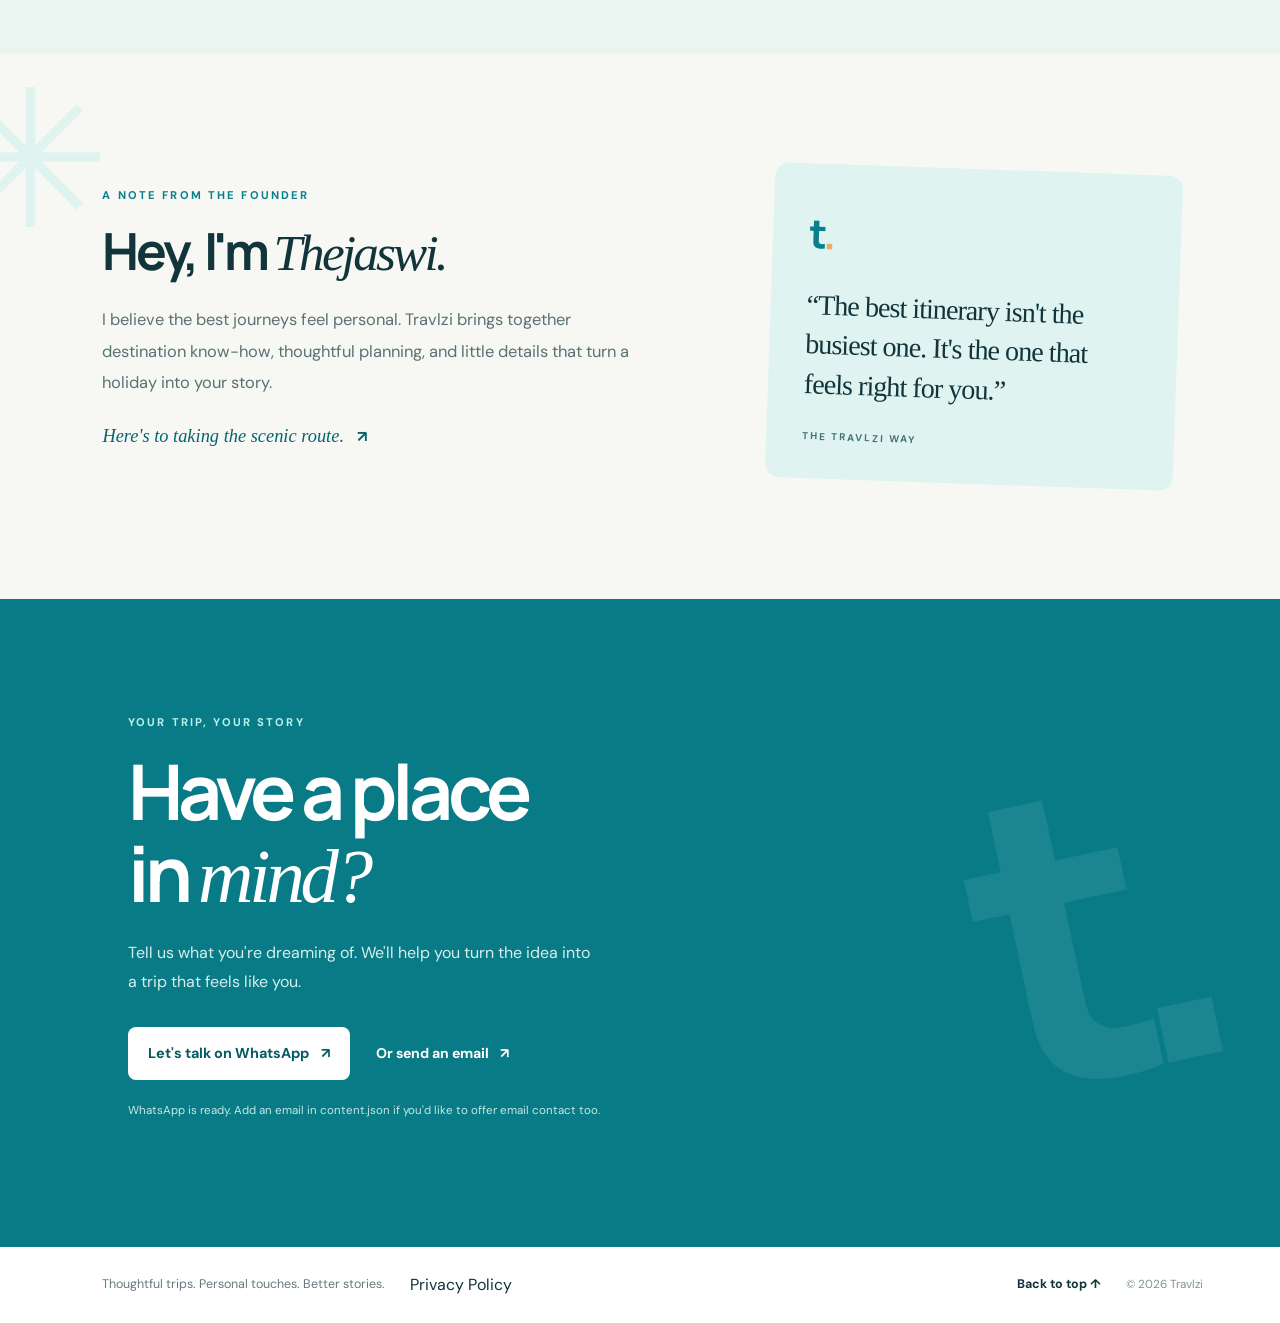
==== commit f29a0e07: "Use new Travlzi logo in site header and footer" ====
--- a/index.html
+++ b/index.html
@@ -13,7 +13,7 @@
 </head>
 <body>
   <header class="site-header">
-    <a class="brand" href="index.html" aria-label="Travlzi home"><span class="brand-mark">t</span><span>travlzi<span class="brand-dot">.</span></span></a>
+    <a class="brand" href="index.html" aria-label="Travlzi home"><img class="brand-logo" src="images/travlzi-logo.svg" alt="Travlzi"></a>
     <button class="menu-toggle" id="menu-toggle" aria-label="Open navigation" aria-expanded="false">☰</button>
     <nav class="nav-links" id="nav-links" aria-label="Main navigation">
       <a href="#destinations">Destinations</a>
@@ -107,7 +107,7 @@
   </main>
 
   <footer class="site-footer">
-    <a class="brand footer-brand" href="#home"><span class="brand-mark">t</span><span>travlzi<span class="brand-dot">.</span></span></a>
+    <a class="brand footer-brand" href="#home" aria-label="Travlzi home"><img class="brand-logo" src="images/travlzi-logo.svg" alt="Travlzi"></a>
     <p>Thoughtful trips. Personal touches. Better stories.</p>
     <a href="privacy-policy.html">Privacy Policy</a>
     <a href="index.html" class="back-top">Back to top ↑</a>
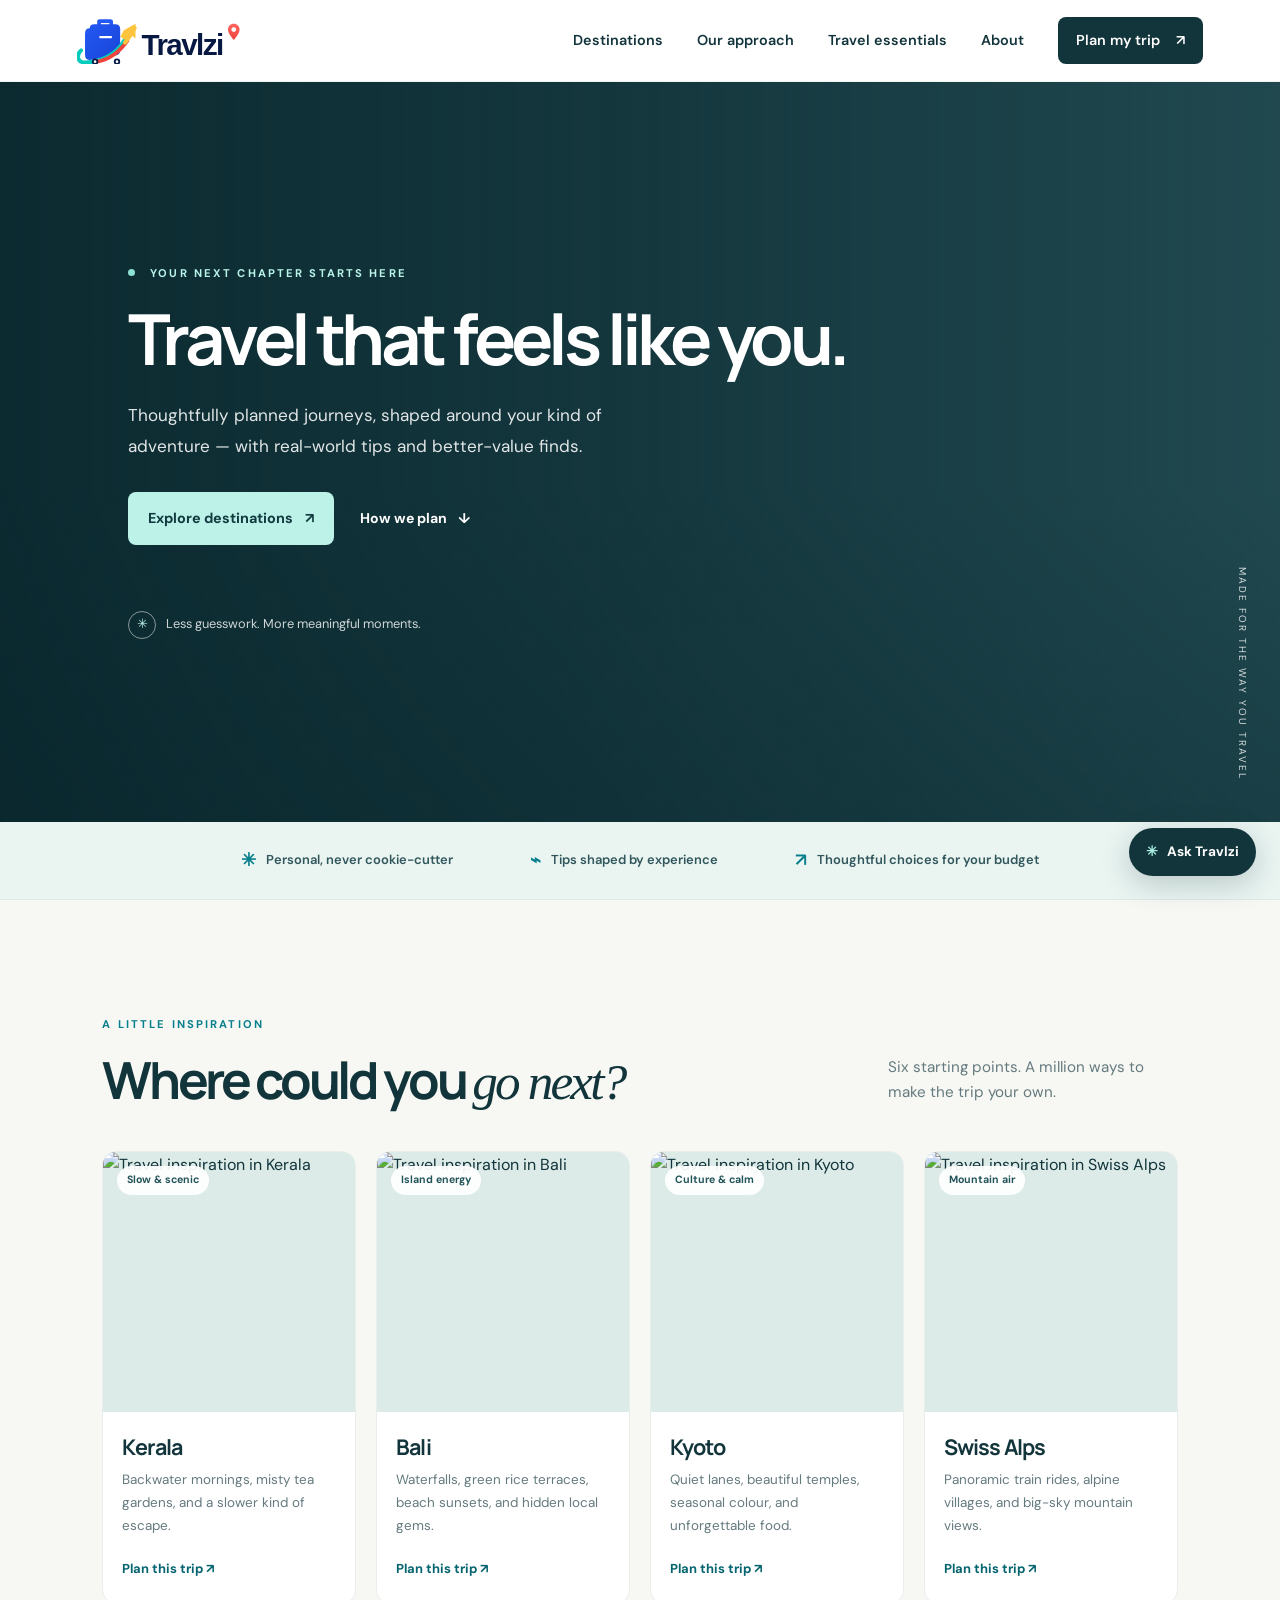
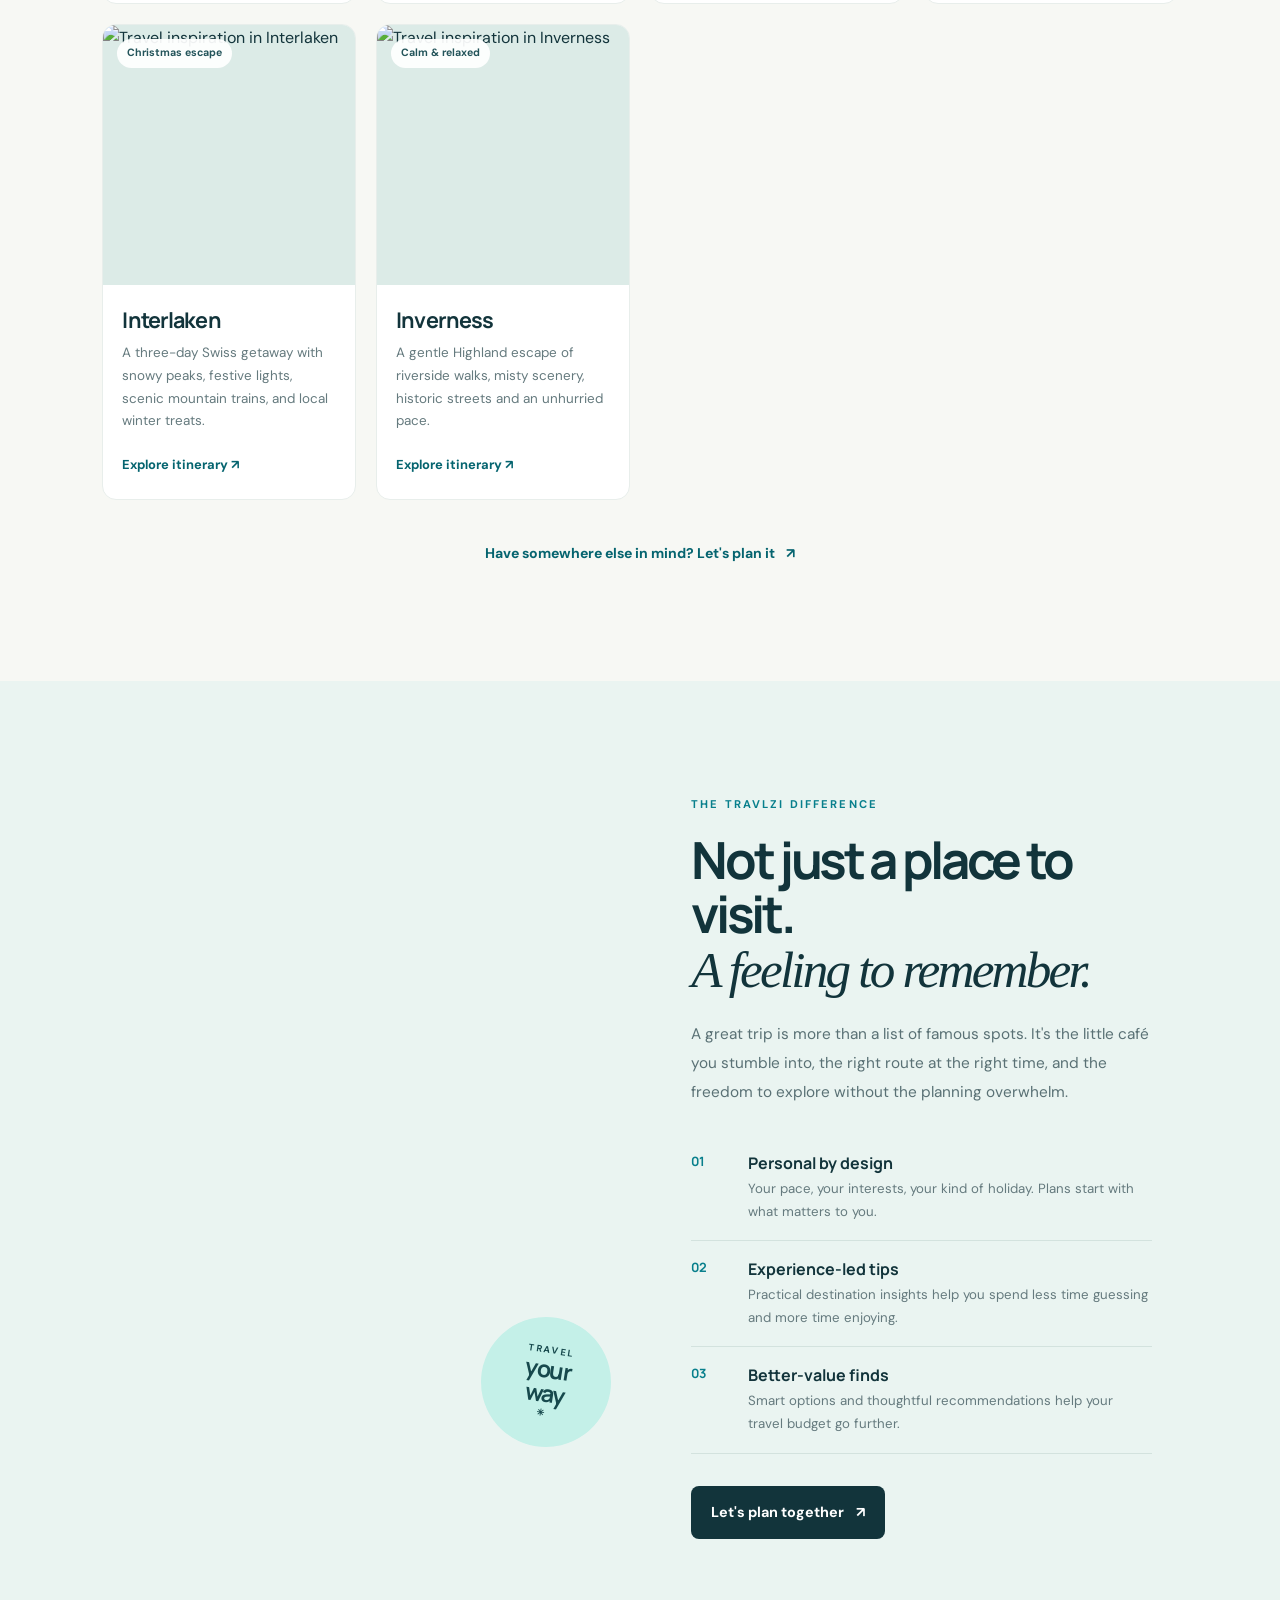
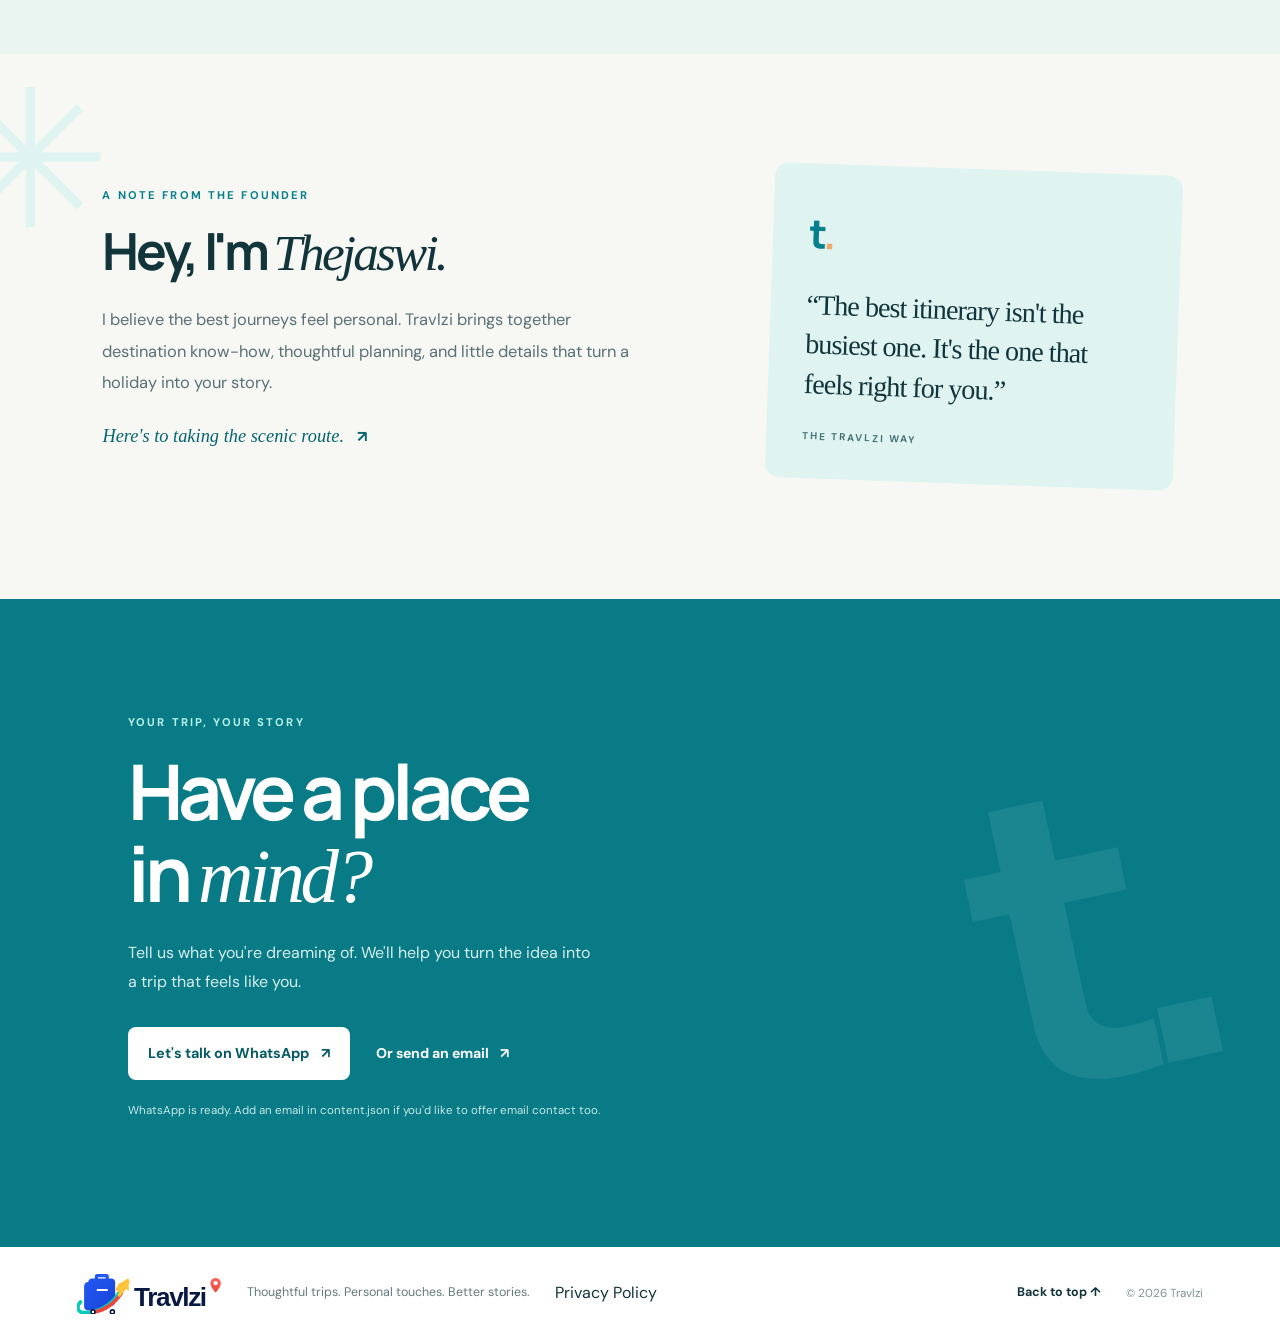
==== commit 44abfdf8: "Refresh and enlarge the Travlzi logo on the homepage" ====
--- a/index.html
+++ b/index.html
@@ -13,7 +13,7 @@
 </head>
 <body>
   <header class="site-header">
-    <a class="brand" href="index.html" aria-label="Travlzi home"><img class="brand-logo" src="images/travlzi-logo.svg" alt="Travlzi"></a>
+    <a class="brand" href="index.html" aria-label="Travlzi home"><img class="brand-logo" src="images/travlzi-logo.svg?v=2" alt="Travlzi"></a>
     <button class="menu-toggle" id="menu-toggle" aria-label="Open navigation" aria-expanded="false">☰</button>
     <nav class="nav-links" id="nav-links" aria-label="Main navigation">
       <a href="#destinations">Destinations</a>
@@ -107,7 +107,7 @@
   </main>
 
   <footer class="site-footer">
-    <a class="brand footer-brand" href="#home" aria-label="Travlzi home"><img class="brand-logo" src="images/travlzi-logo.svg" alt="Travlzi"></a>
+    <a class="brand footer-brand" href="#home" aria-label="Travlzi home"><img class="brand-logo" src="images/travlzi-logo.svg?v=2" alt="Travlzi"></a>
     <p>Thoughtful trips. Personal touches. Better stories.</p>
     <a href="privacy-policy.html">Privacy Policy</a>
     <a href="index.html" class="back-top">Back to top ↑</a>
--- a/style.css
+++ b/style.css
@@ -15,3 +15,6 @@
 .essentials-note{max-width:850px;margin:22px 0 0;color:#6c8080;font-size:.75rem;line-height:1.7}
 @media(max-width:900px){.essentials-grid{grid-template-columns:repeat(2,minmax(0,1fr))}}
 @media(max-width:600px){.essentials-grid{grid-template-columns:1fr}.essentials-filters{gap:7px}.essentials-filter{padding:9px 12px;font-size:.74rem}}
+
+/* Travlzi logo */
+.brand-logo{display:block;width:164px;height:auto;max-height:52px;object-fit:contain}.footer-brand .brand-logo{width:145px;max-height:46px}
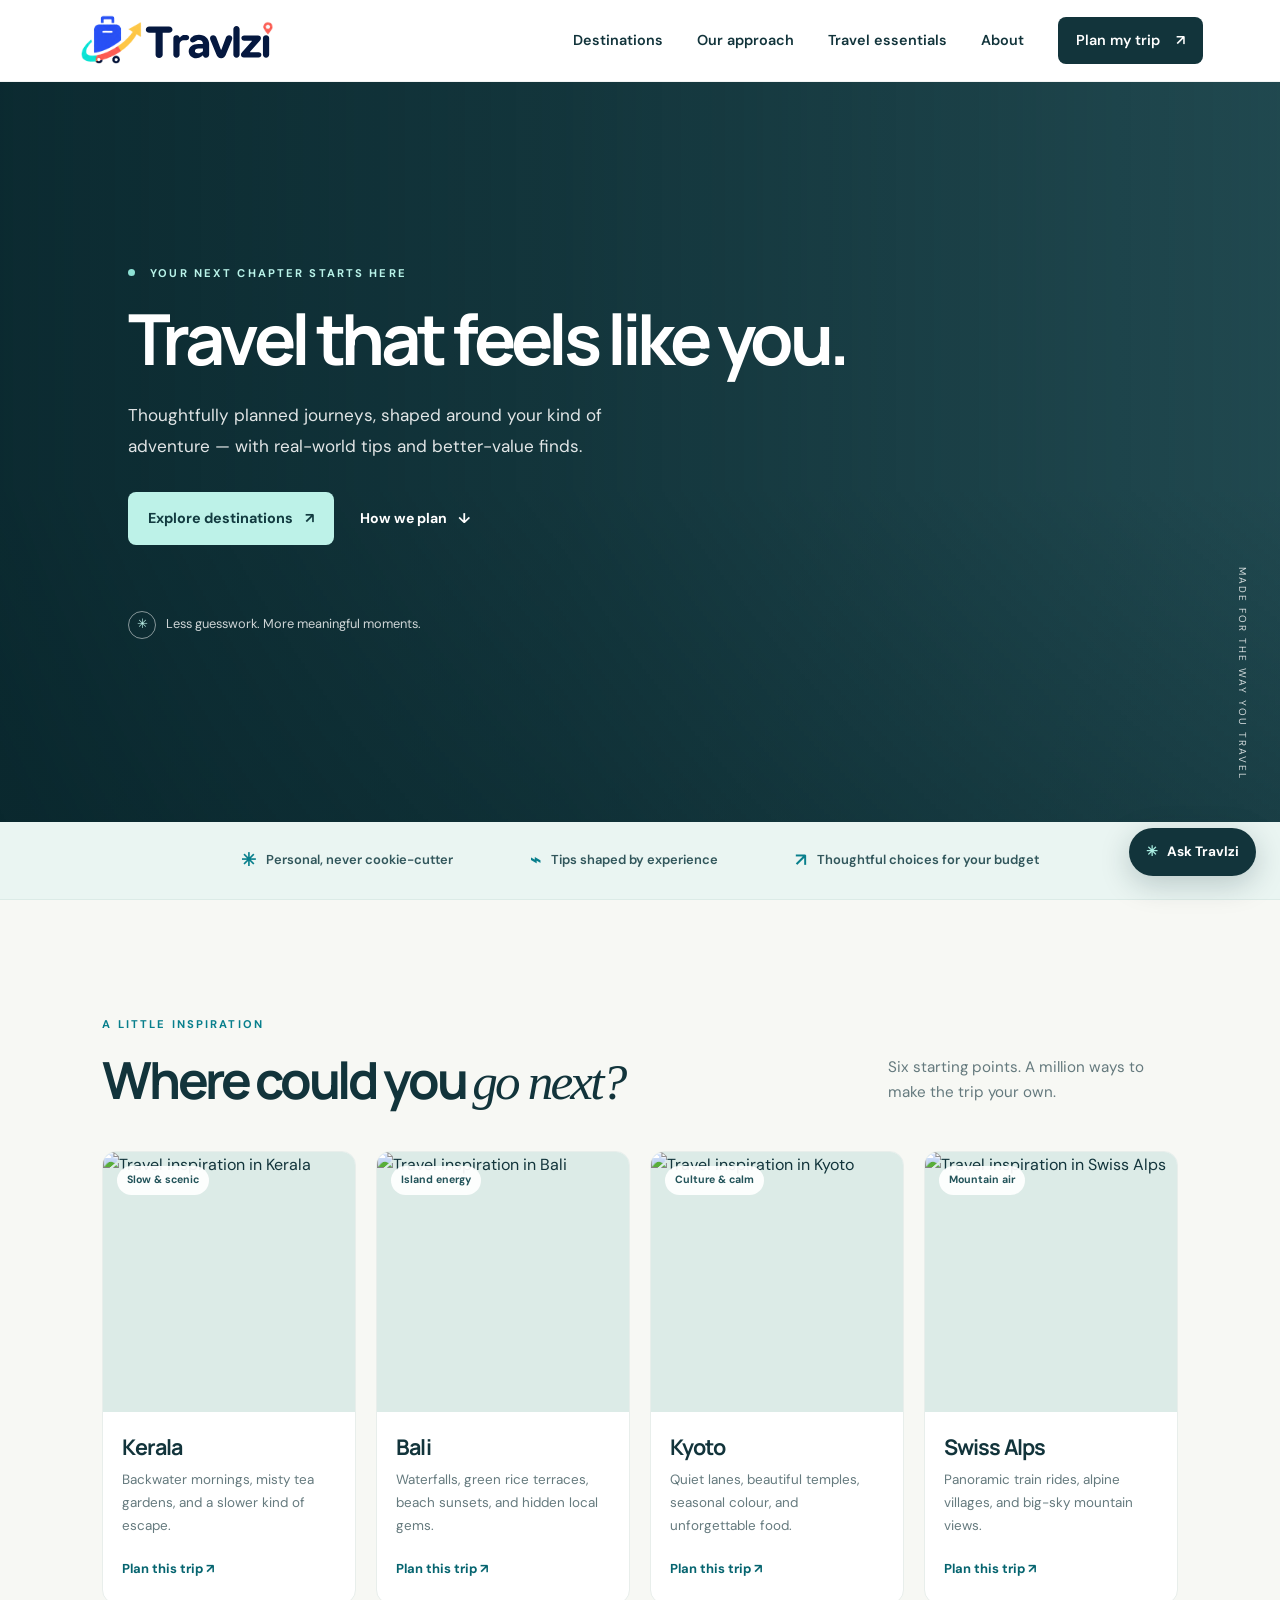
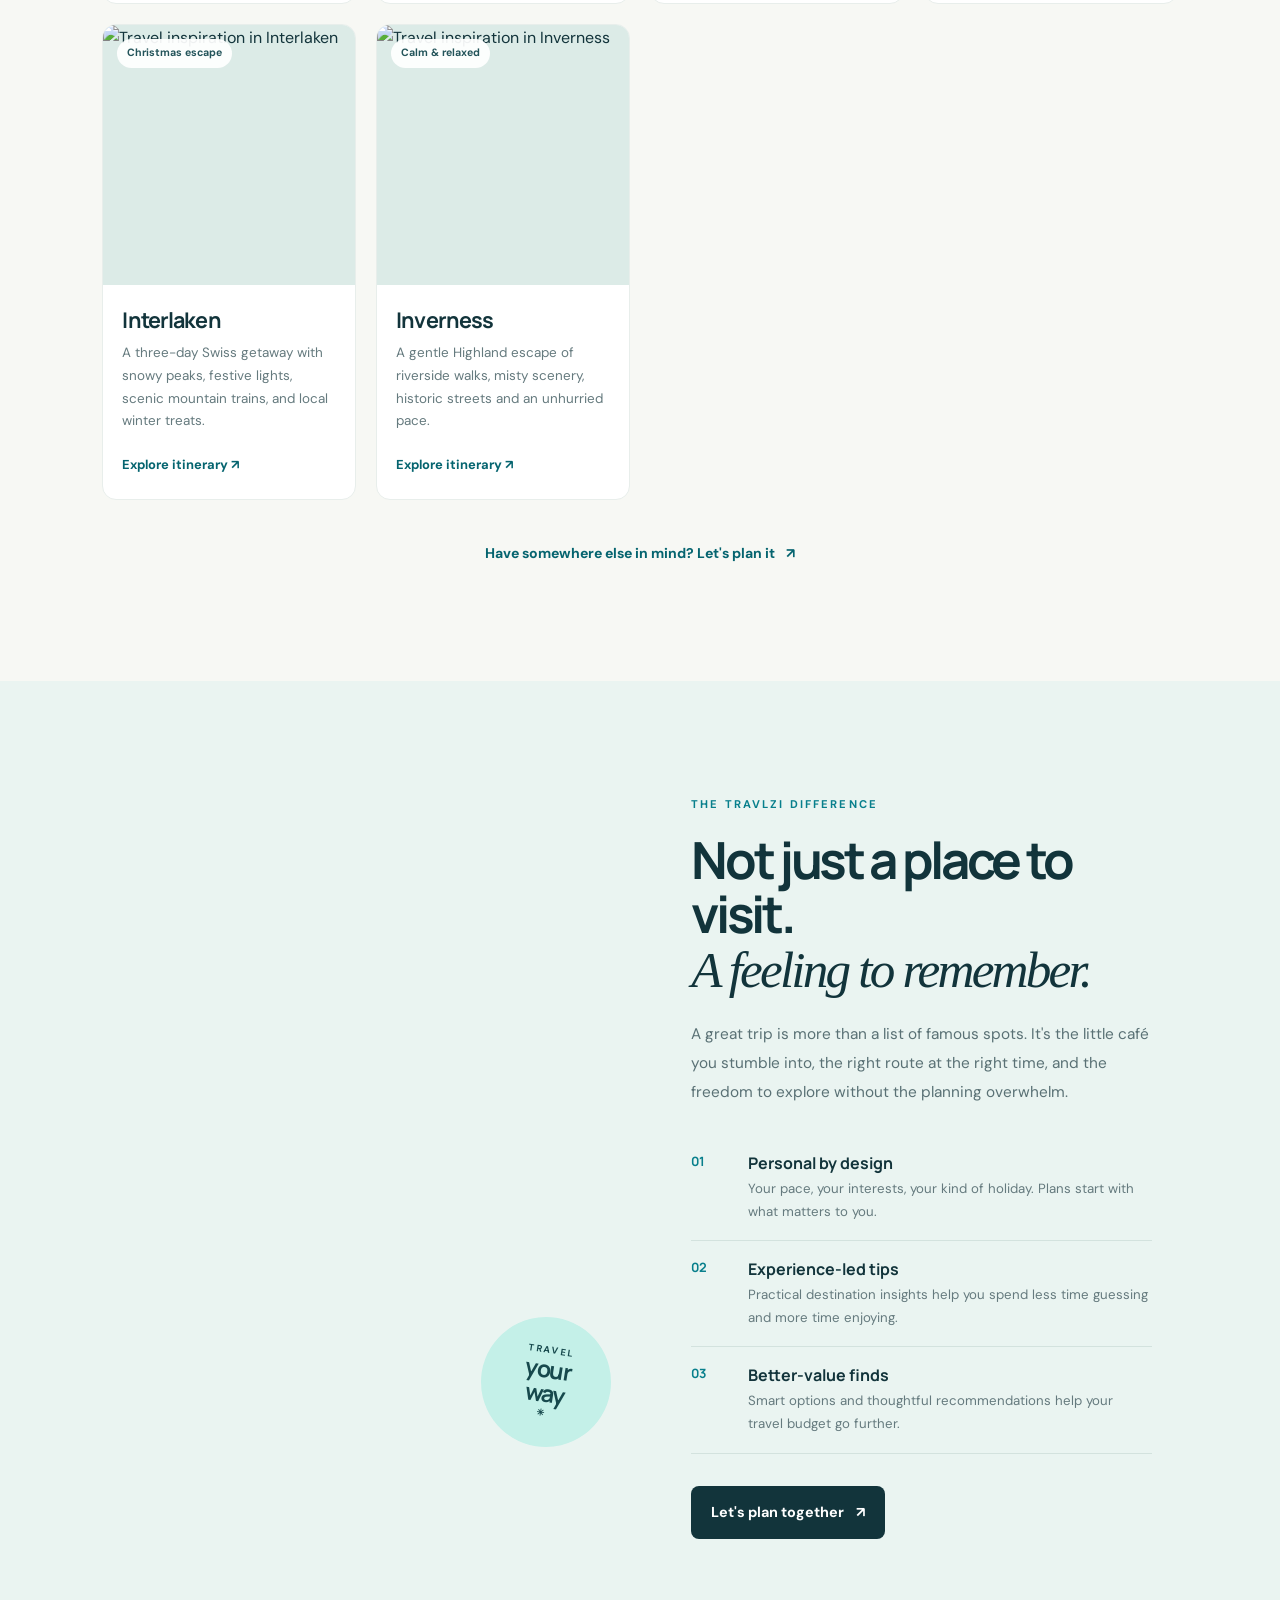
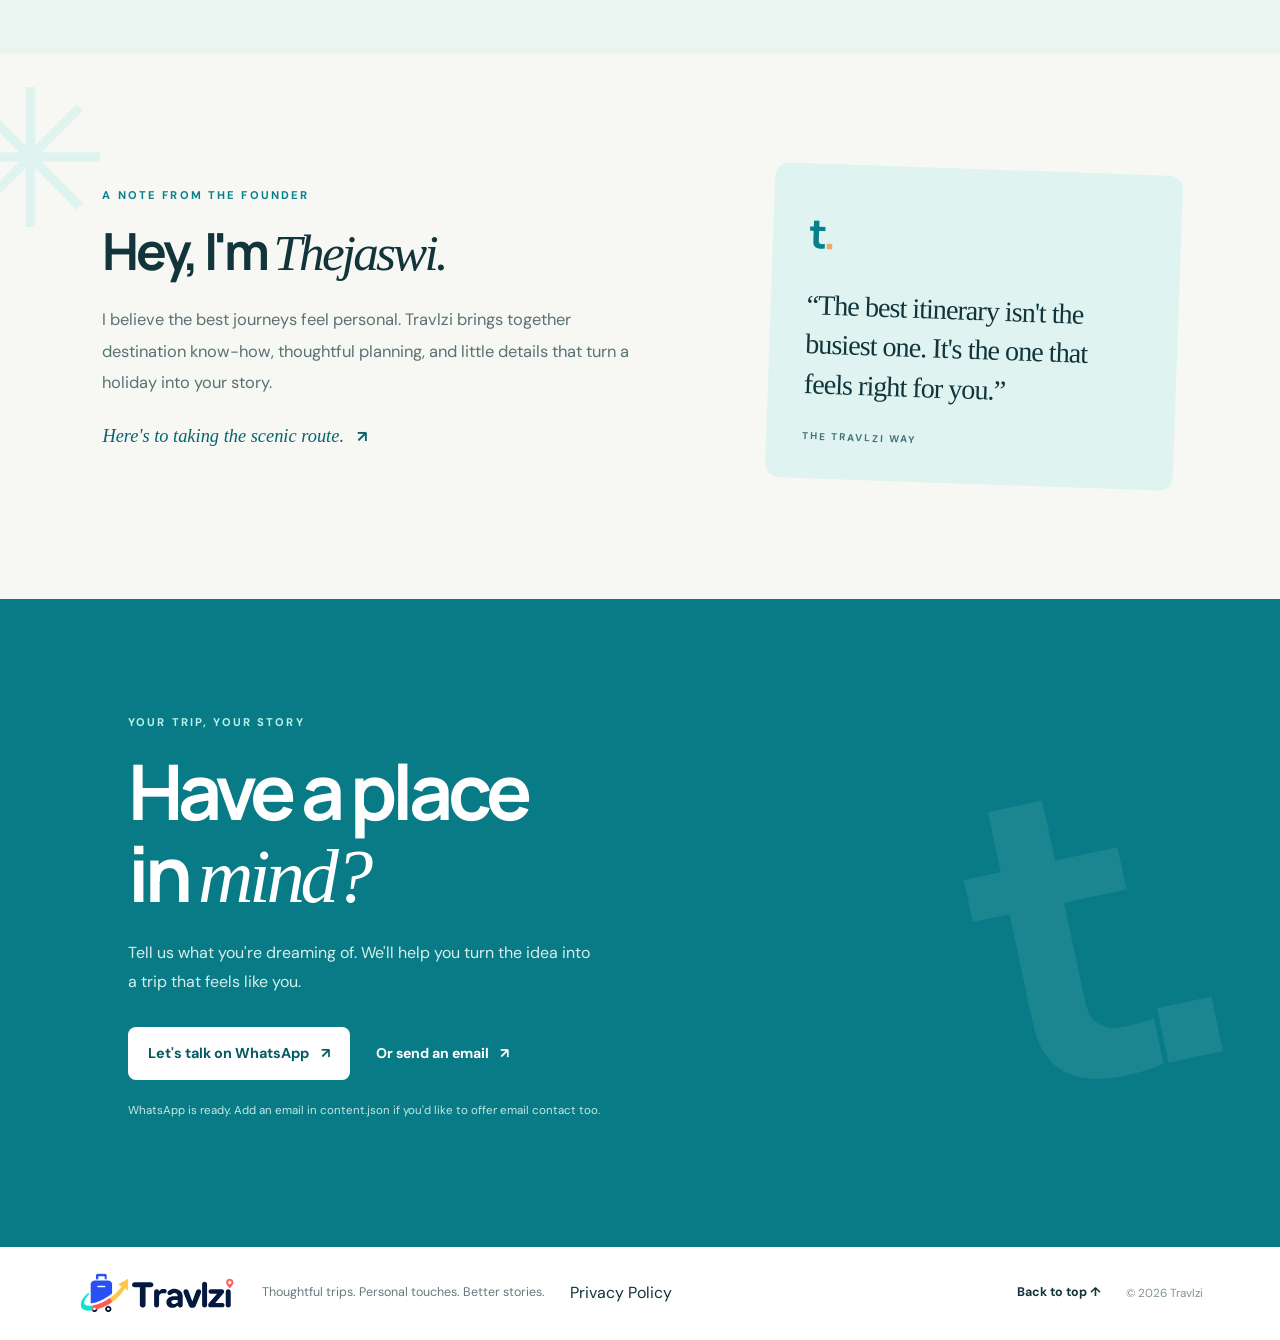
==== commit b06c5087: "Use original Travlzi logo with correct proportions across devices" ====
--- a/index.html
+++ b/index.html
@@ -13,7 +13,7 @@
 </head>
 <body>
   <header class="site-header">
-    <a class="brand" href="index.html" aria-label="Travlzi home"><img class="brand-logo" src="images/travlzi-logo.svg?v=2" alt="Travlzi"></a>
+    <a class="brand" href="index.html" aria-label="Travlzi home"><img class="brand-logo" src="images/travlzi-logo.svg?v=3" alt="Travlzi"></a>
     <button class="menu-toggle" id="menu-toggle" aria-label="Open navigation" aria-expanded="false">☰</button>
     <nav class="nav-links" id="nav-links" aria-label="Main navigation">
       <a href="#destinations">Destinations</a>
@@ -107,7 +107,7 @@
   </main>
 
   <footer class="site-footer">
-    <a class="brand footer-brand" href="#home" aria-label="Travlzi home"><img class="brand-logo" src="images/travlzi-logo.svg?v=2" alt="Travlzi"></a>
+    <a class="brand footer-brand" href="#home" aria-label="Travlzi home"><img class="brand-logo" src="images/travlzi-logo.svg?v=3" alt="Travlzi"></a>
     <p>Thoughtful trips. Personal touches. Better stories.</p>
     <a href="privacy-policy.html">Privacy Policy</a>
     <a href="index.html" class="back-top">Back to top ↑</a>
--- a/style.css
+++ b/style.css
@@ -17,4 +17,39 @@
 @media(max-width:600px){.essentials-grid{grid-template-columns:1fr}.essentials-filters{gap:7px}.essentials-filter{padding:9px 12px;font-size:.74rem}}
 
 /* Travlzi logo */
-.brand-logo{display:block;width:164px;height:auto;max-height:52px;object-fit:contain}.footer-brand .brand-logo{width:145px;max-height:46px}
+.brand-logo{display:block;width:210px;height:auto;max-height:62px;object-fit:contain}.footer-brand .brand-logo{width:175px;max-height:50px}
+
+/* Official Travlzi logo: use its original 1240:330 proportions without stretching. */
+.site-header .brand {
+  flex: 0 0 auto;
+  min-width: 0;
+  gap: 0;
+}
+.site-header .brand-logo {
+  display: block;
+  flex: 0 0 auto;
+  width: clamp(150px, 17vw, 200px);
+  height: auto;
+  max-height: none;
+  aspect-ratio: auto;
+  object-fit: contain;
+  object-position: left center;
+}
+.site-footer .brand-logo {
+  display: block;
+  width: 160px;
+  height: auto;
+  max-height: none;
+  aspect-ratio: auto;
+  object-fit: contain;
+}
+@media (max-width: 700px) {
+  .site-header {
+    gap: 12px;
+    padding-inline: 16px;
+  }
+  .site-header .brand-logo {
+    width: clamp(128px, 40vw, 156px);
+    max-width: calc(100vw - 76px);
+  }
+}
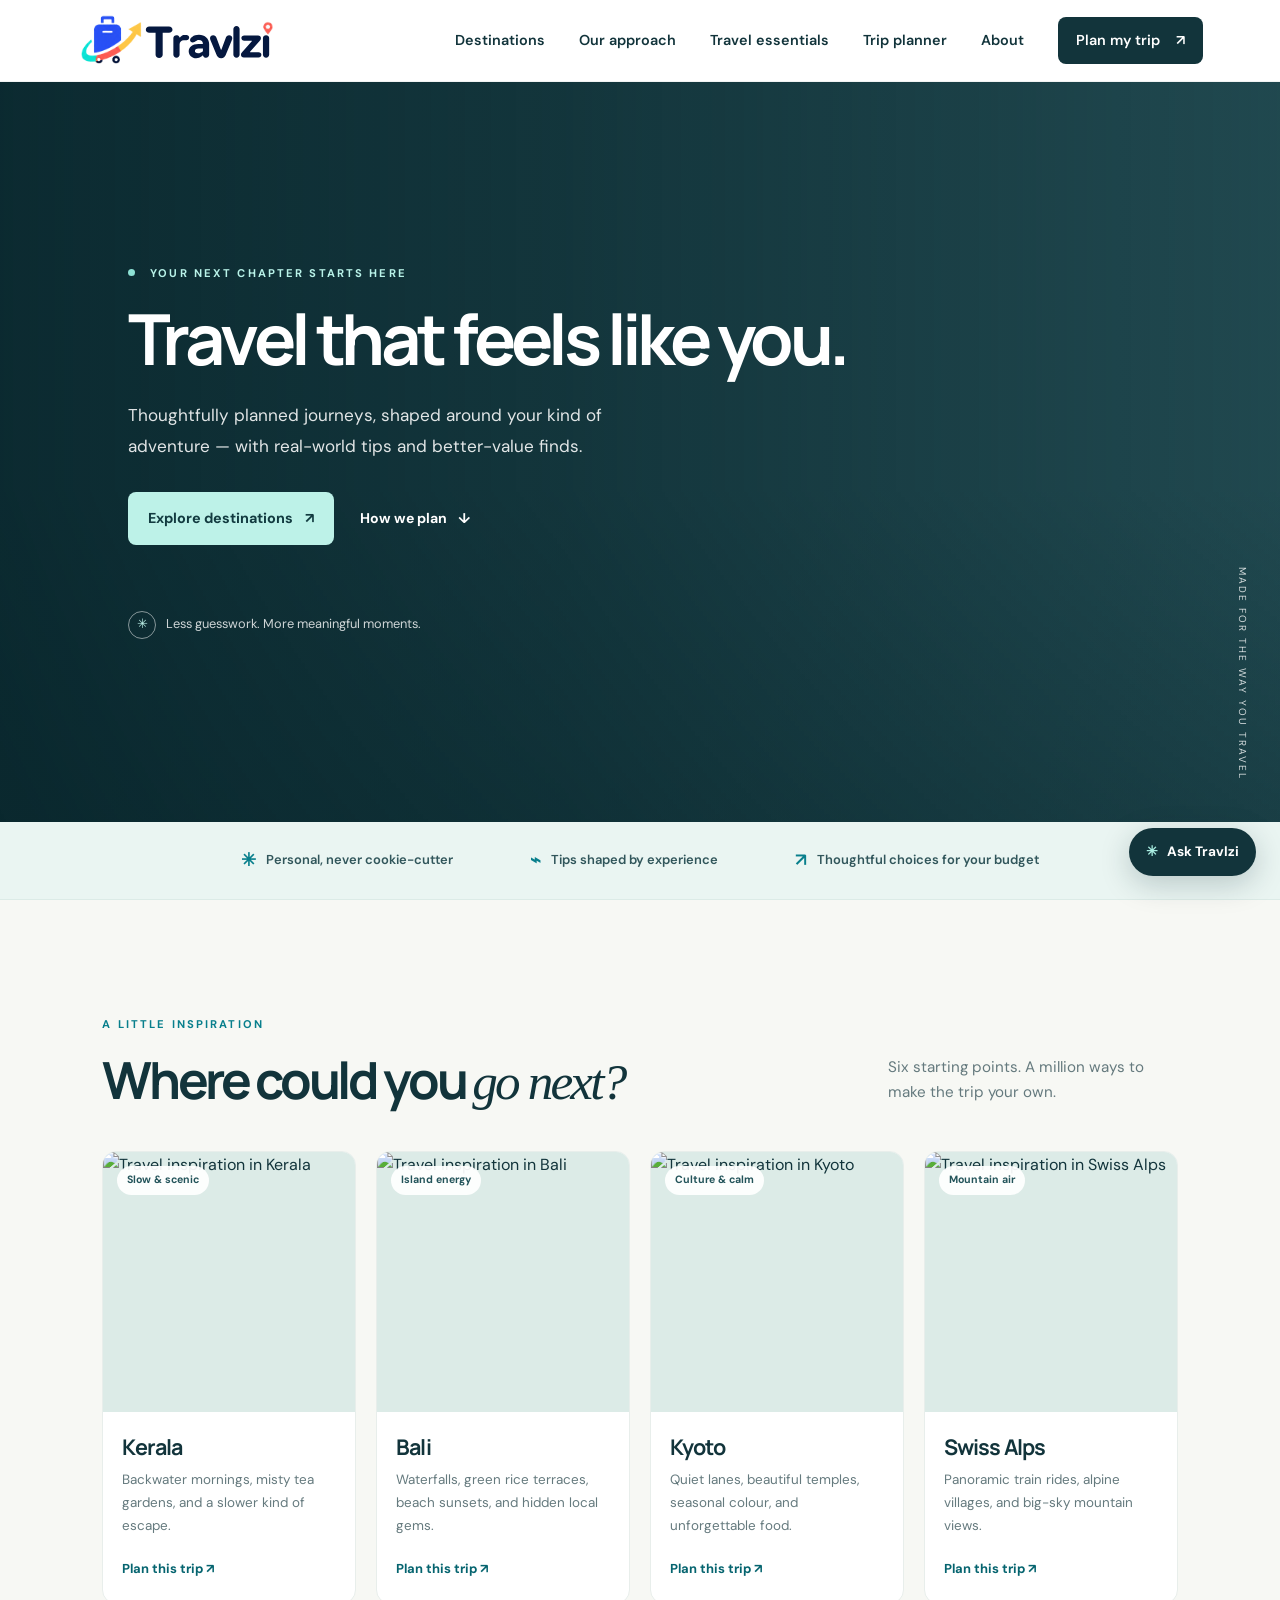
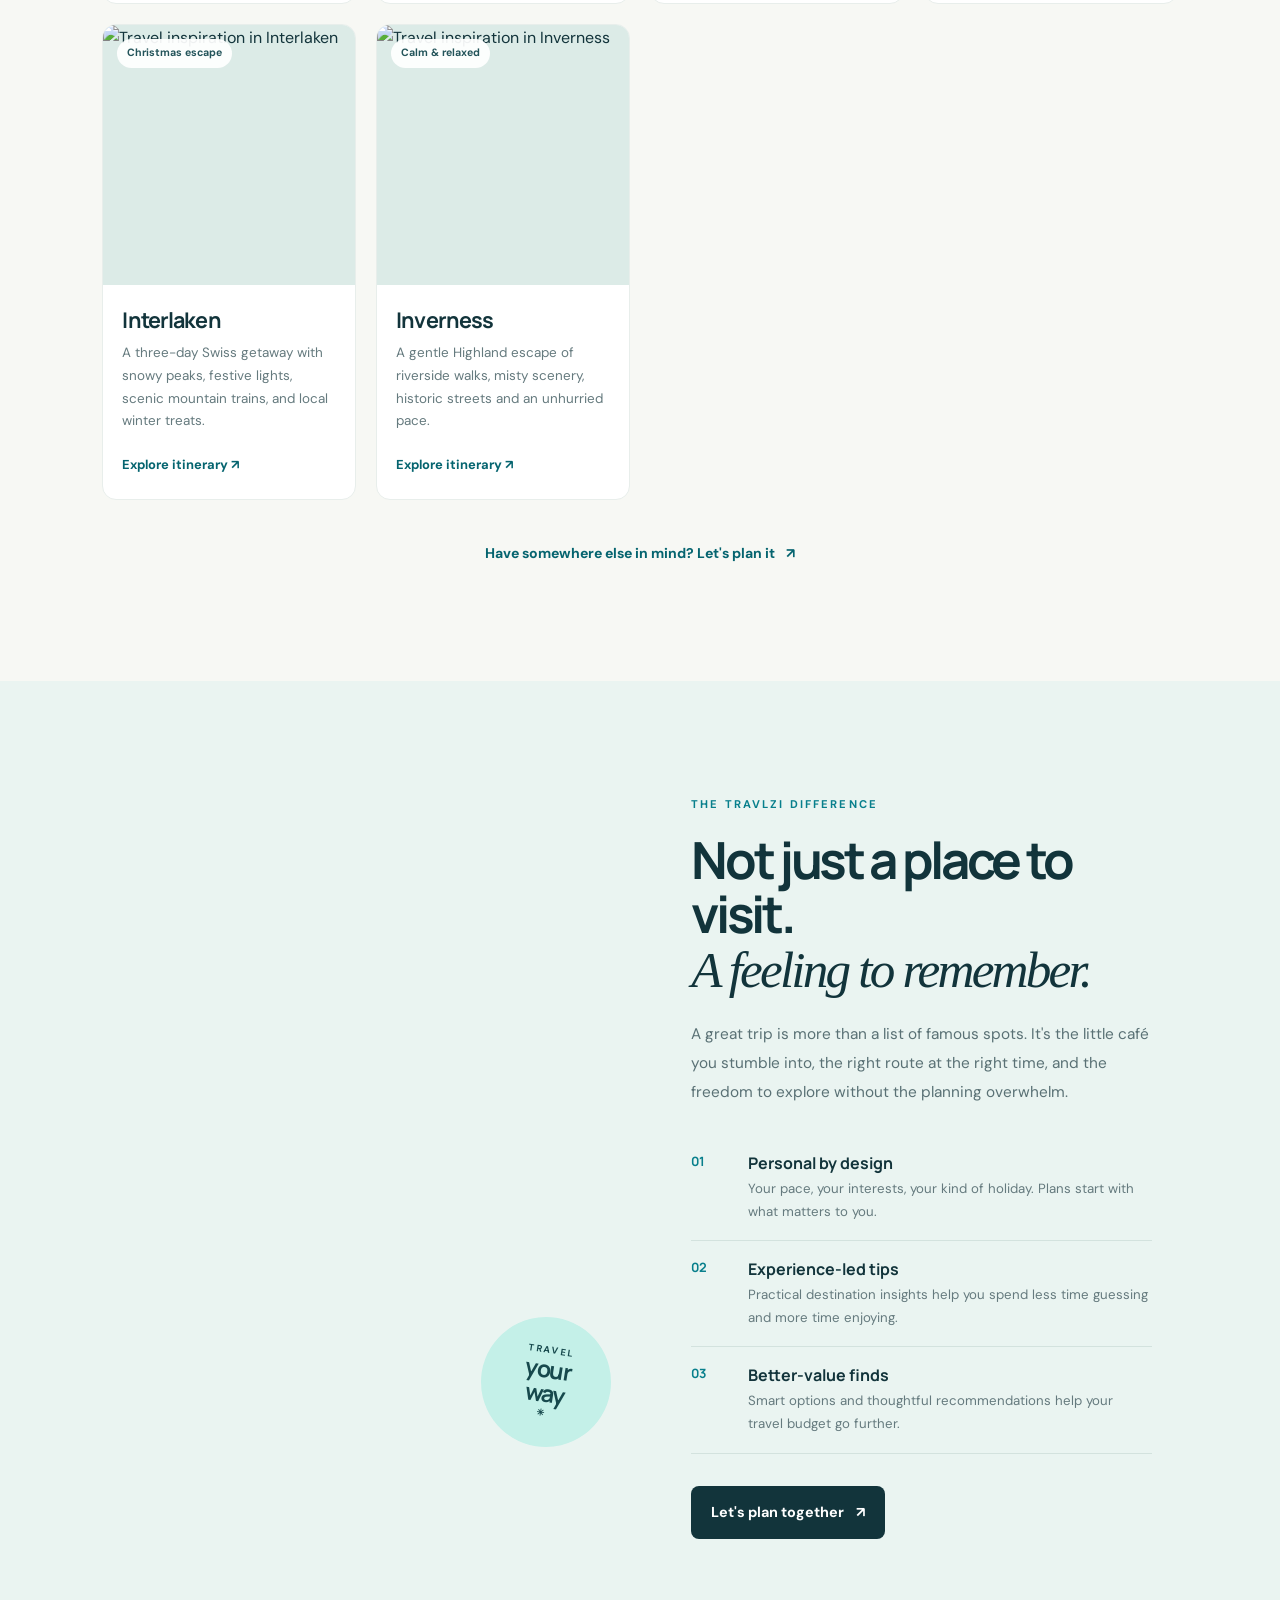
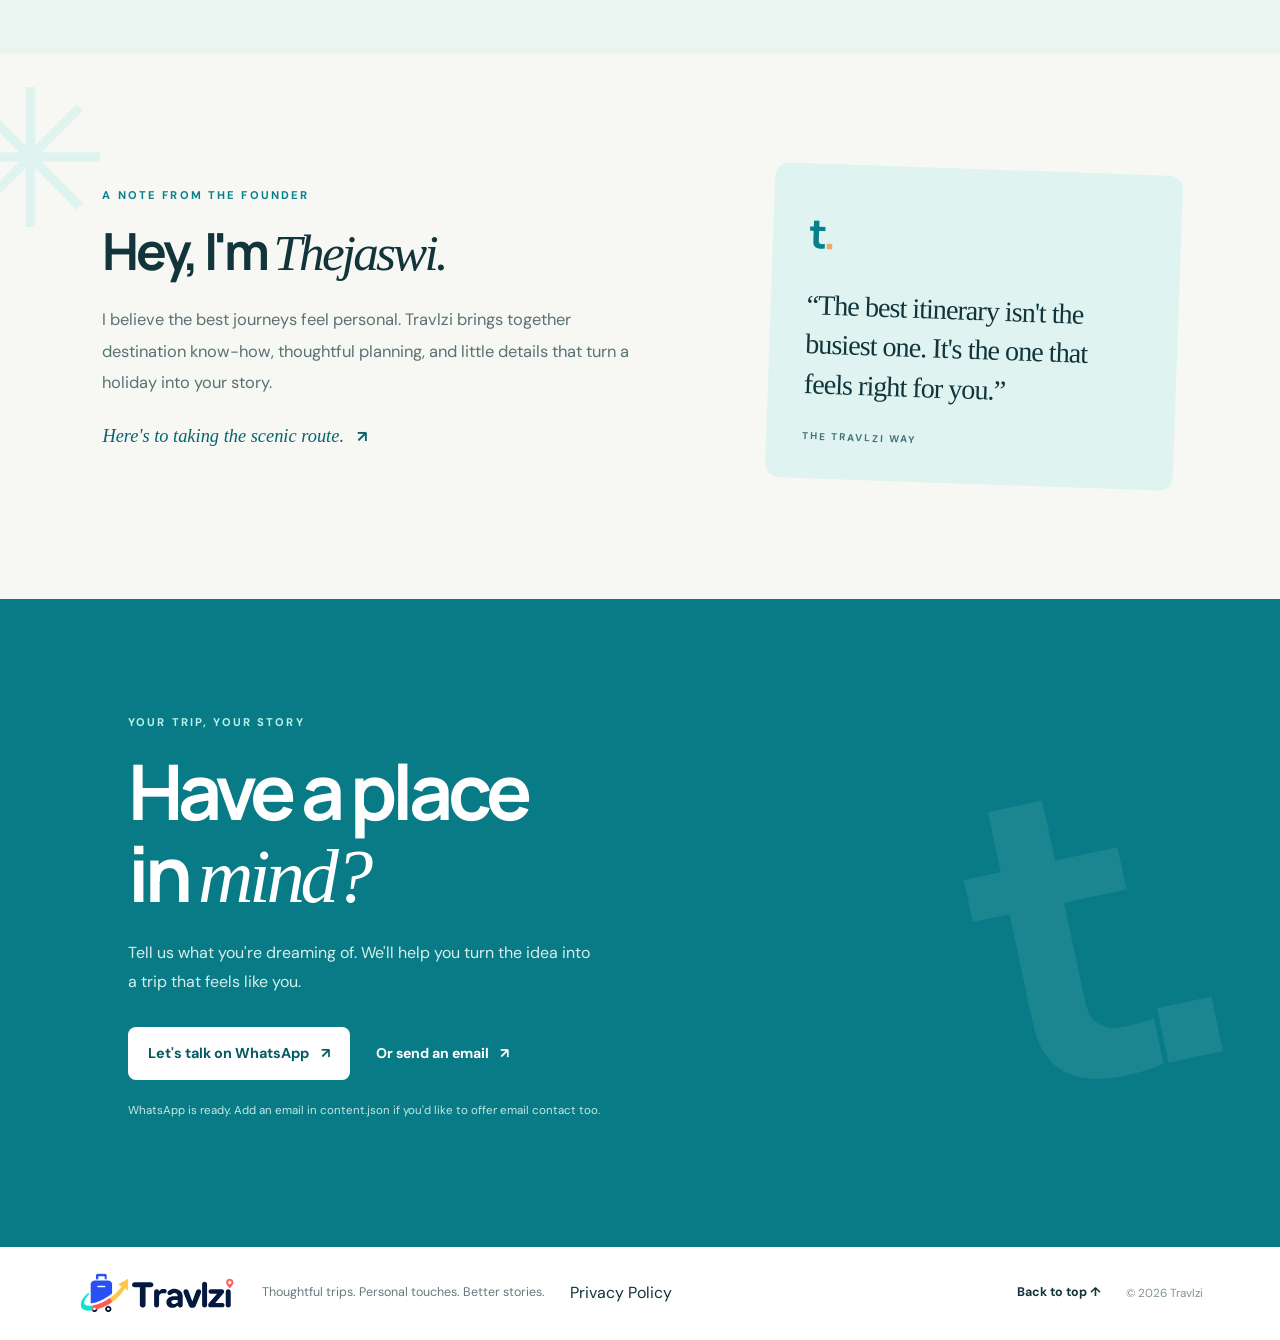
==== commit aaf809d3: "Add trip planner navigation" ====
--- a/index.html
+++ b/index.html
@@ -19,6 +19,7 @@
       <a href="#destinations">Destinations</a>
       <a href="#approach">Our approach</a>
       <a href="travel-essentials.html">Travel essentials</a>
+      <a href="planner.html">Trip planner</a>
       <a href="#about">About</a>
       <a class="nav-cta" href="#contact">Plan my trip <span aria-hidden="true">↗</span></a>
     </nav>
